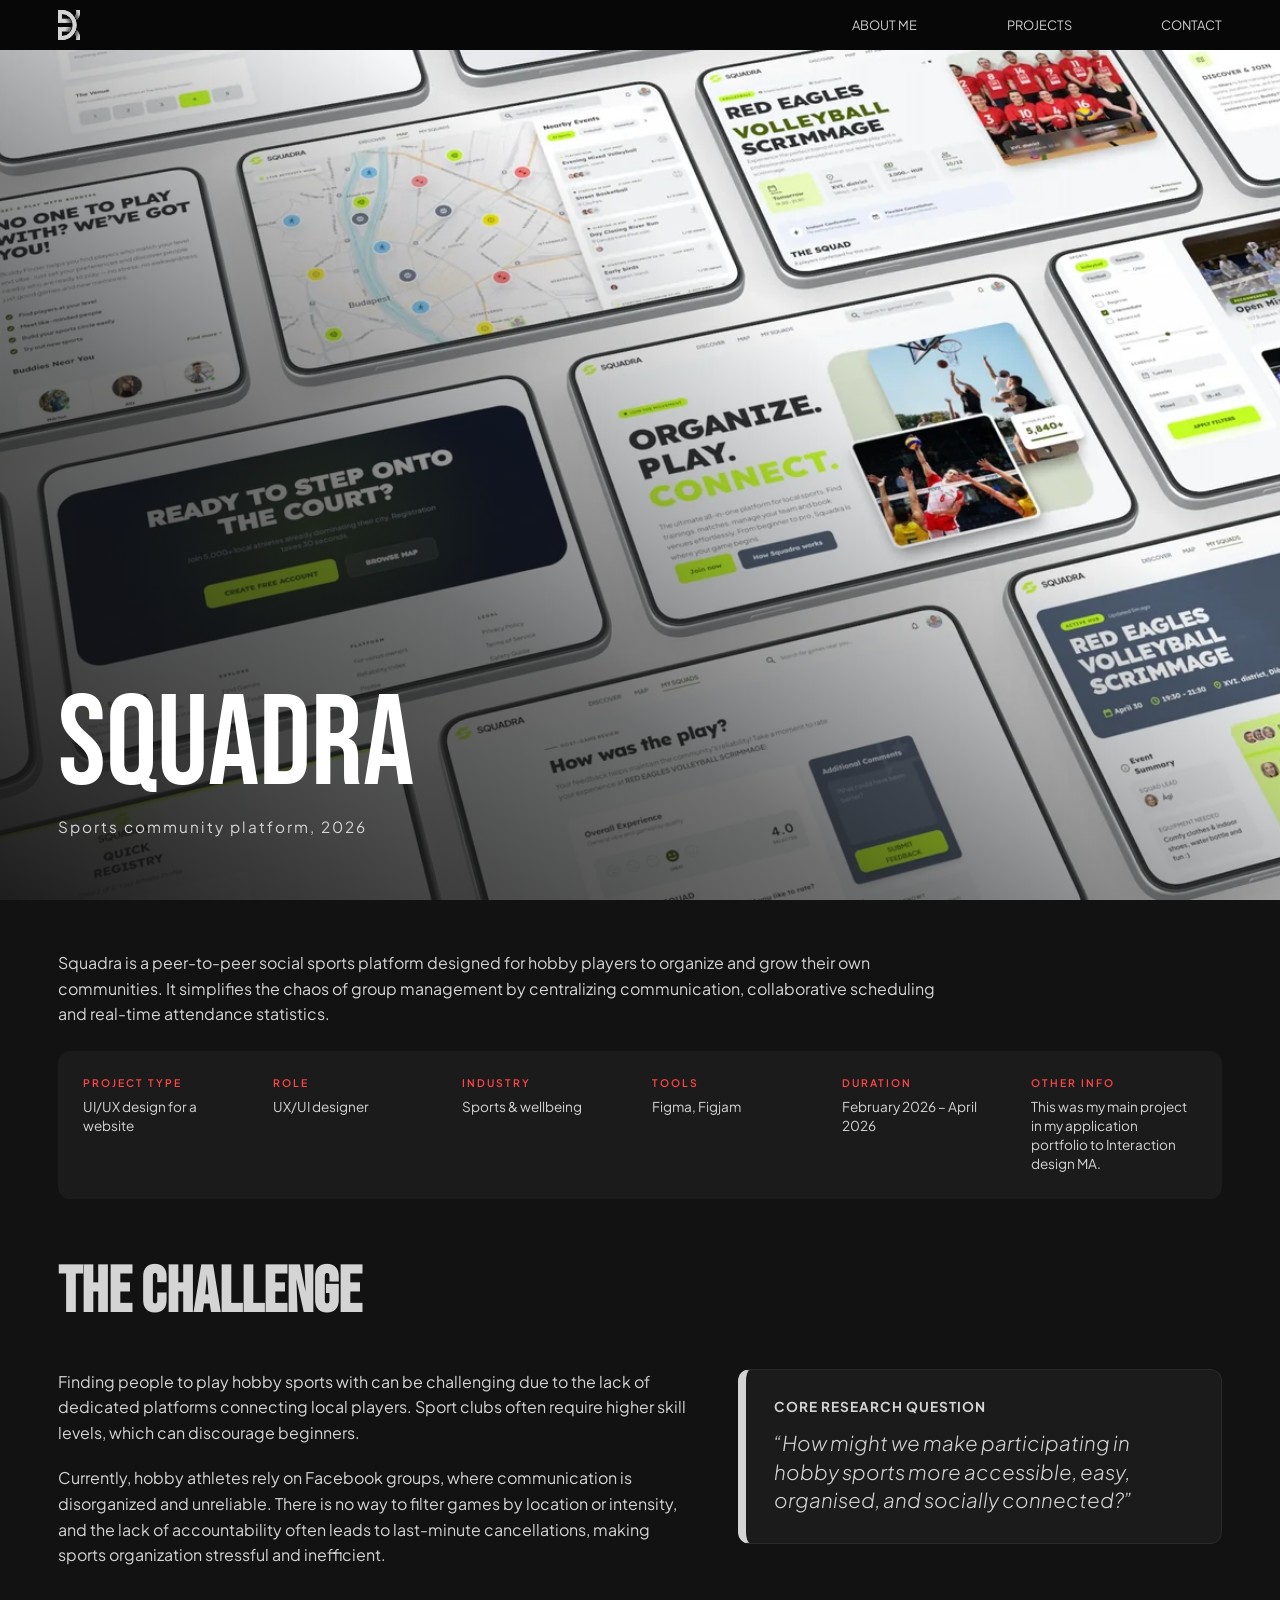
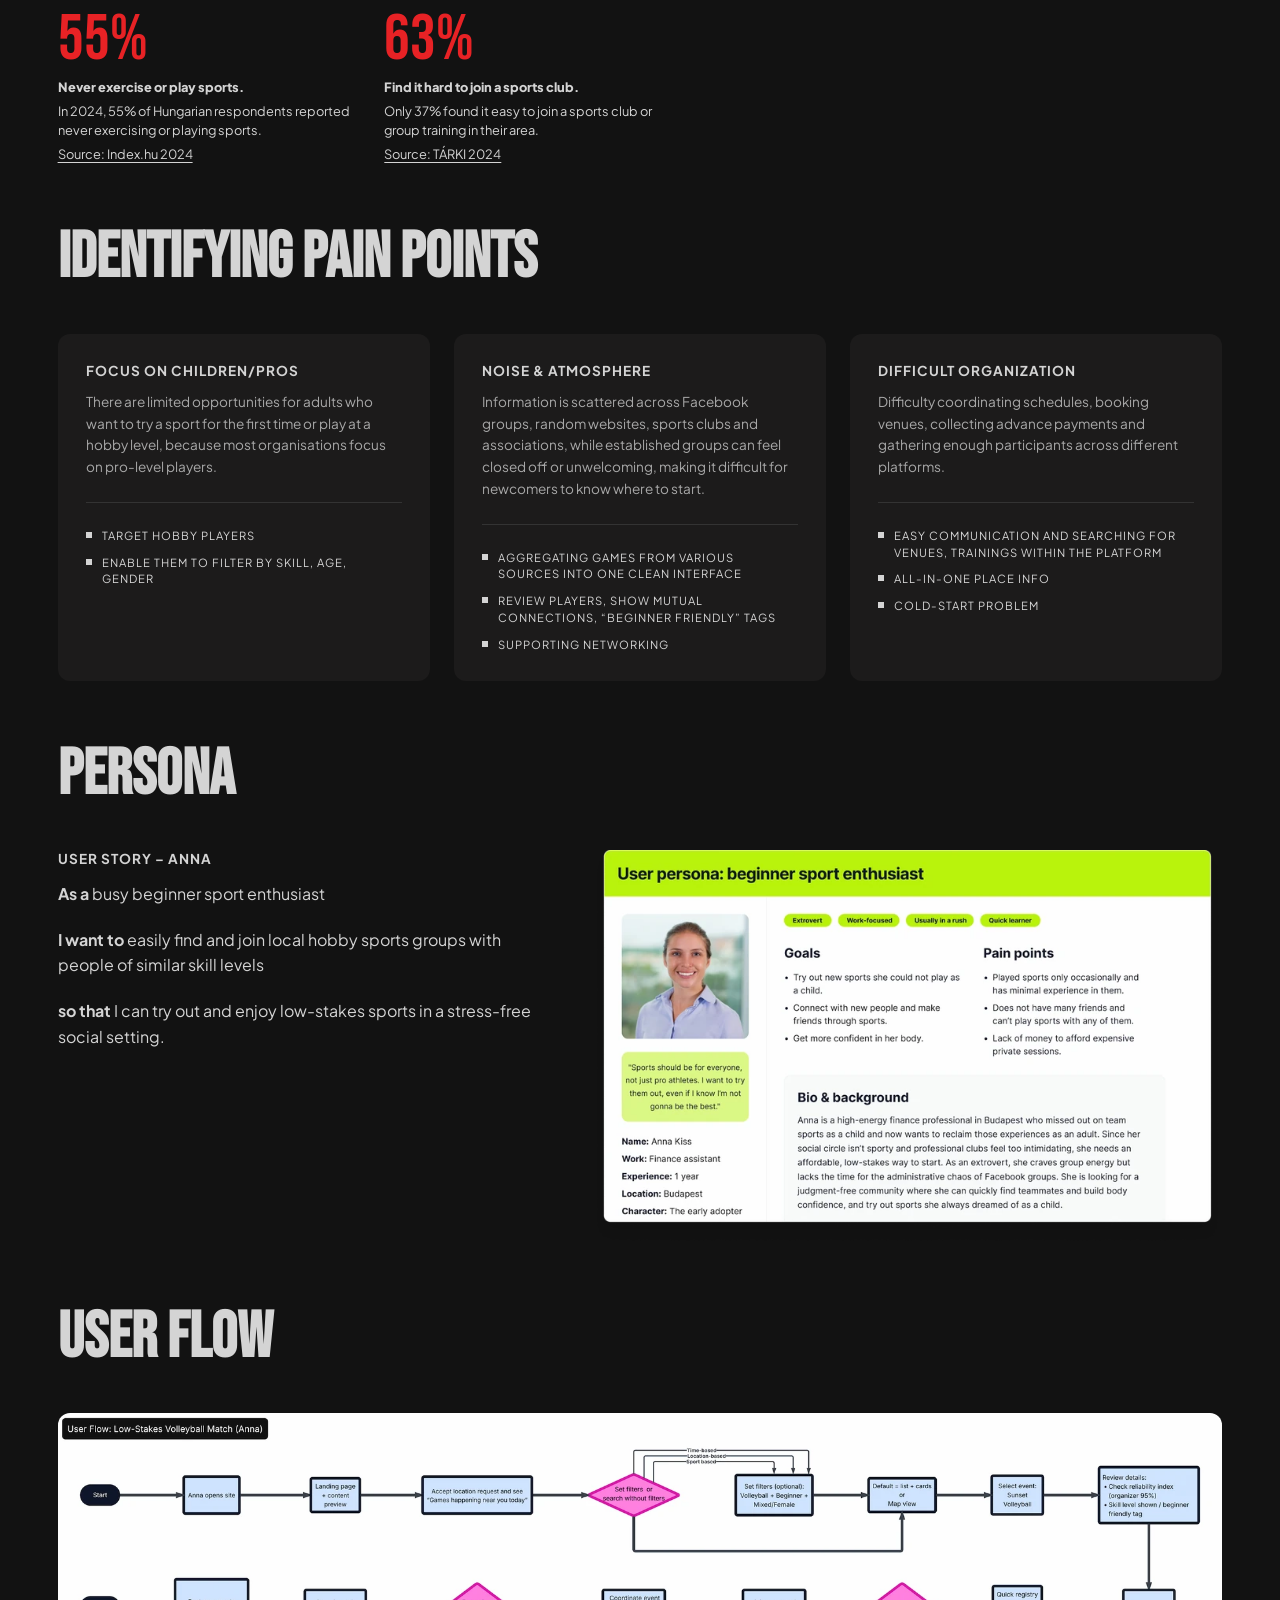
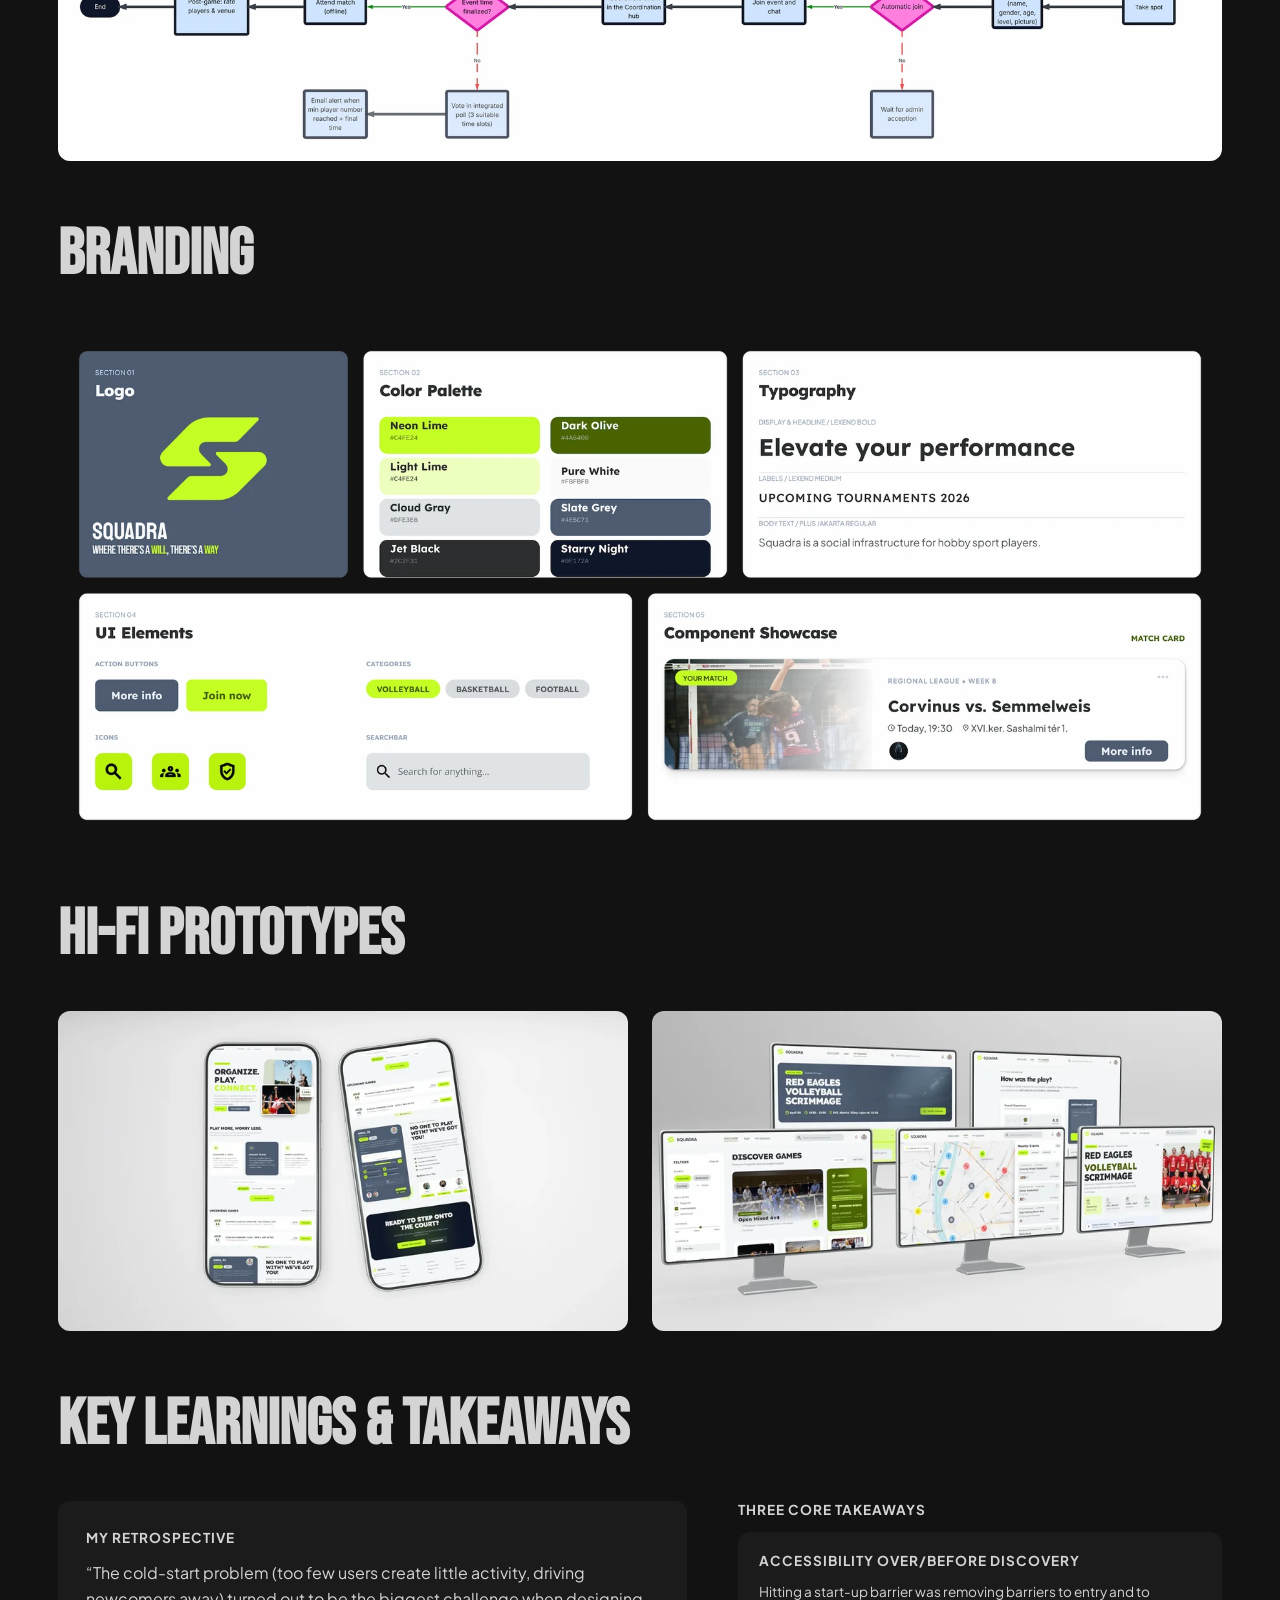
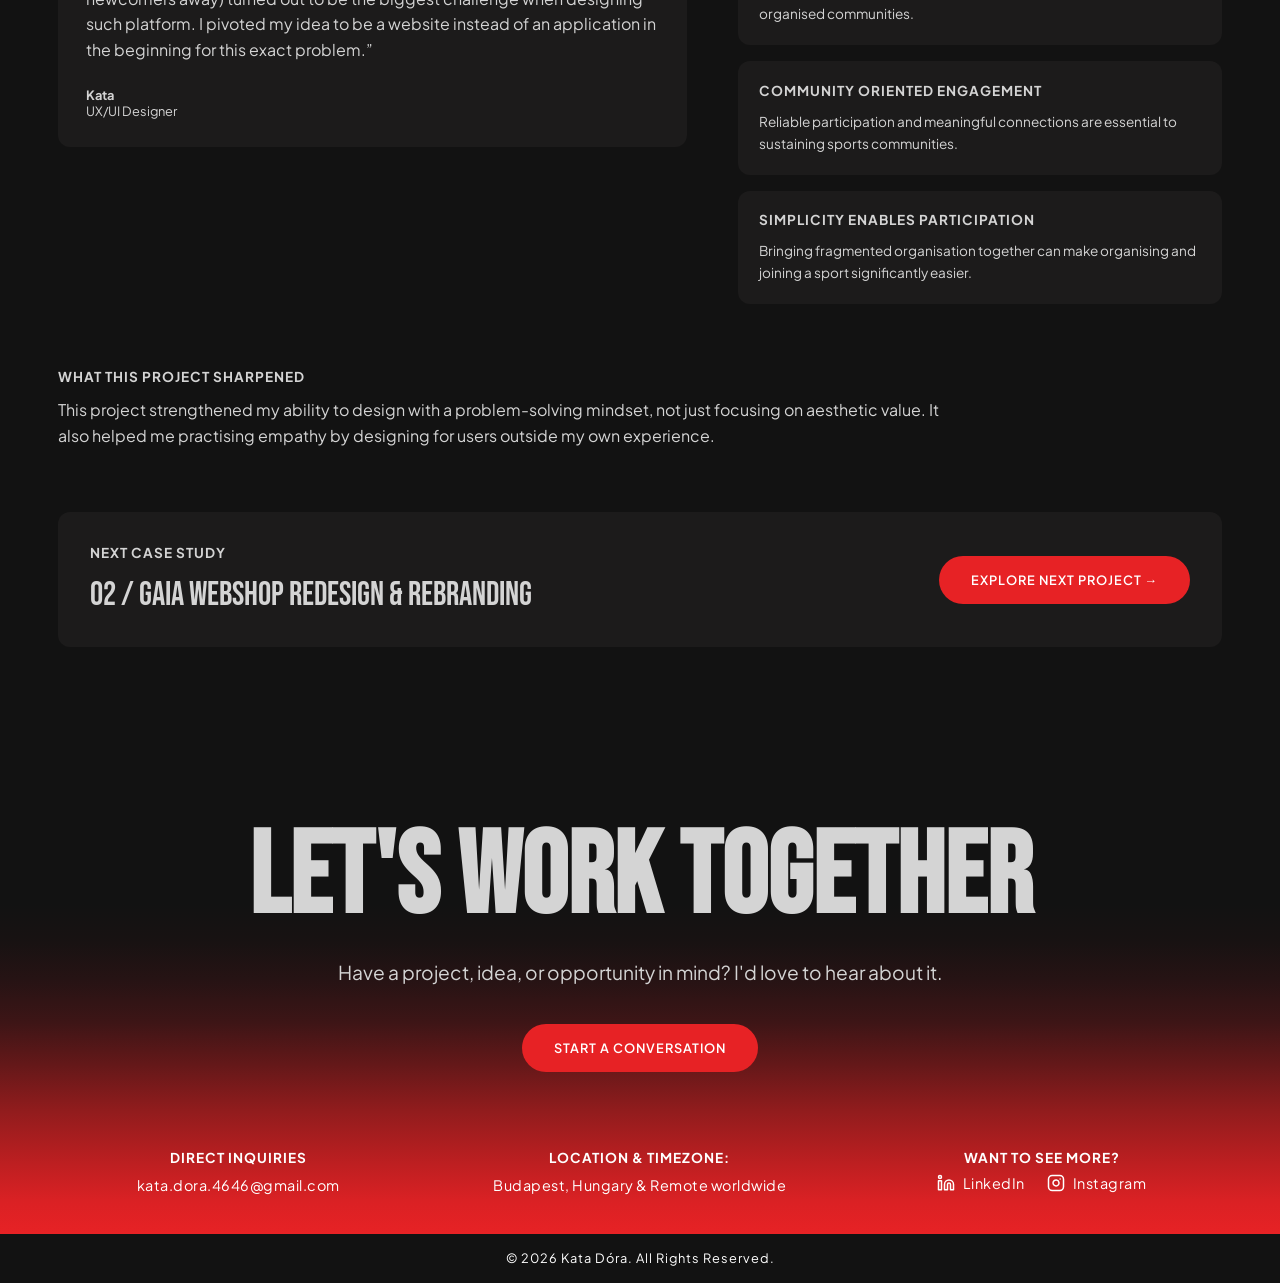
==== squadra.html @ a37dc0c5 "init" ====
<!DOCTYPE html>
<html lang="en">
<head>
    <meta charset="UTF-8">
    <meta name="viewport" content="width=device-width, initial-scale=1.0">
    <meta name="description" content="Squadra – A platform that helps recreational athletes connect, find teammates or workout buddies, organise games and build their local sports communities. UX/UI case study by Kata Dóra.">
    <title>SQUADRA - Kata Dóra</title>
    <link rel="icon" href="images/favicon.svg" type="image/svg+xml">
    <link rel="stylesheet" href="style.css">
</head>
<body>

<a href="#main" class="skip-link">Skip to content</a>

<div class="container">

    <header>
        <a href="index.html" class="logo">
            <img src="images/logo.svg" alt="Kata Dóra – home" width="64" height="64">
        </a>
        <nav aria-label="Main">
            <a href="index.html#about">ABOUT ME</a>
            <a href="index.html#projects">PROJECTS</a>
            <a href="index.html#contact">CONTACT</a>
        </nav>
    </header>

    <main id="main">
        <section class="case-hero">
            <img class="case-hero-bg" src="images/squadraproject-2560.webp" srcset="images/squadraproject-1400.webp 1400w, images/squadraproject-1920.webp 1920w, images/squadraproject-2560.webp 2560w" sizes="(max-width: 600px) 750px, (orientation: portrait) 125vw, (max-width: 1600px) 105vw, 100vw" width="2560" height="1440" alt="Squadra website screens" fetchpriority="high">
            <div class="case-hero-content">
                <h1>SQUADRA</h1>
                <p class="case-hero-meta">Sports community platform, 2026</p>
            </div>
        </section>

        <div class="page case">

            <section class="case-intro">
                <p>Squadra is a peer-to-peer social sports platform designed for hobby players to organize and grow their own communities. It simplifies the chaos of group management by centralizing communication, collaborative scheduling and real-time attendance statistics.</p>

                <dl class="case-facts">
                    <div>
                        <dt>PROJECT TYPE</dt>
                        <dd>UI/UX design for a website</dd>
                    </div>
                    <div>
                        <dt>ROLE</dt>
                        <dd>UX/UI designer</dd>
                    </div>
                    <div>
                        <dt>INDUSTRY</dt>
                        <dd>Sports &amp; wellbeing</dd>
                    </div>
                    <div>
                        <dt>TOOLS</dt>
                        <dd>Figma, Figjam</dd>
                    </div>
                    <div>
                        <dt>DURATION</dt>
                        <dd>February 2026 – April 2026</dd>
                    </div>
                    <div>
                        <dt>OTHER INFO</dt>
                        <dd>This was my main project in my application portfolio to Interaction design MA.</dd>
                    </div>
                </dl>
            </section>

            <section>
                <h2>THE CHALLENGE</h2>
                <div class="case-two">
                    <div>
                        <p>Finding people to play hobby sports with can be challenging due to the lack of dedicated platforms connecting local players. Sport clubs often require higher skill levels, which can discourage beginners.</p>
                        <p>Currently, hobby athletes rely on Facebook groups, where communication is disorganized and unreliable. There is no way to filter games by location or intensity, and the lack of accountability often leads to last-minute cancellations, making sports organization stressful and inefficient.</p>

                        <div class="case-stats">
                            <div>
                                <strong>55%</strong>
                                <span>Never exercise or play sports.</span>
                                <span>In 2024, 55% of Hungarian respondents reported never exercising or playing sports.</span>
                                <a href="https://index.hu/tudomany/2024/06/20/kutatas-sport-egeszseg-mozgas/" target="_blank" rel="noopener noreferrer" aria-label="Source: Index.hu 2024 (opens in new tab)">Source: Index.hu 2024</a>
                            </div>
                            <div>
                                <strong>63%</strong>
                                <span>Find it hard to join a sports club.</span>
                                <span>Only 37% found it easy to join a sports club or group training in their area.</span>
                                <a href="https://tf.hu/files/docs/hirek/2024/aktiv-eletmod-kutatas-210x148-240613-v5_3.pdf" target="_blank" rel="noopener noreferrer" aria-label="Source: TÁRKI 2024 (opens in new tab)">Source: TÁRKI 2024</a>
                            </div>
                        </div>
                    </div>

                    <div class="case-card case-question">
                        <span class="case-label">CORE RESEARCH QUESTION</span>
                        <p>“How might we make participating in hobby sports more accessible, easy, organised, and socially connected?”</p>
                    </div>
                </div>
            </section>

            <section>
                <h2>IDENTIFYING PAIN POINTS</h2>
                <div class="case-three">
                    <article class="case-card">
                        <h3>FOCUS ON CHILDREN/PROS</h3>
                        <p>There are limited opportunities for adults who want to try a sport for the first time or play at a hobby level, because most organisations focus on pro-level players.</p>
                        <ul>
                            <li>TARGET HOBBY PLAYERS</li>
                            <li>ENABLE THEM TO FILTER BY SKILL, AGE, GENDER</li>
                        </ul>
                    </article>

                    <article class="case-card">
                        <h3>NOISE &amp; ATMOSPHERE</h3>
                        <p>Information is scattered across Facebook groups, random websites, sports clubs and associations, while established groups can feel closed off or unwelcoming, making it difficult for newcomers to know where to start.</p>
                        <ul>
                            <li>AGGREGATING GAMES FROM VARIOUS SOURCES INTO ONE CLEAN INTERFACE</li>
                            <li>REVIEW PLAYERS, SHOW MUTUAL CONNECTIONS, “BEGINNER FRIENDLY” TAGS</li>
                            <li>SUPPORTING NETWORKING</li>
                        </ul>
                    </article>

                    <article class="case-card">
                        <h3>DIFFICULT ORGANIZATION</h3>
                        <p>Difficulty coordinating schedules, booking venues, collecting advance payments and gathering enough participants across different platforms.</p>
                        <ul>
                            <li>EASY COMMUNICATION AND SEARCHING FOR VENUES, TRAININGS WITHIN THE PLATFORM</li>
                            <li>ALL-IN-ONE PLACE INFO</li>
                            <li>COLD-START PROBLEM</li>
                        </ul>
                    </article>
                </div>
            </section>

            <section>
                <h2>PERSONA</h2>
                <div class="case-two case-two--persona">
                    <div class="case-story">
                        <span class="case-label">USER STORY – ANNA</span>
                        <p><strong>As a</strong> busy beginner sport enthusiast</p>
                        <p><strong>I want to</strong> easily find and join local hobby sports groups with people of similar skill levels</p>
                        <p><strong>so that</strong> I can try out and enjoy low-stakes sports in a stress-free social setting.</p>
                    </div>
                    <img class="case-img" src="images/squadraprojectpersona-2000.webp" srcset="images/squadraprojectpersona-800.webp 800w, images/squadraprojectpersona-1200.webp 1200w, images/squadraprojectpersona-1600.webp 1600w, images/squadraprojectpersona-2000.webp 2000w" sizes="(max-width: 768px) calc(100vw - 48px), (max-width: 1600px) 50vw, 790px" width="2000" height="1250" alt="Persona of Anna, a busy beginner sport enthusiast looking for local hobby sports groups at her skill level" loading="lazy" decoding="async">
                </div>
            </section>

            <section>
                <h2>USER FLOW</h2>
                <img class="case-img" src="images/squadraprojectflow-2800.webp" srcset="images/squadraprojectflow-1000.webp 1000w, images/squadraprojectflow-1800.webp 1800w, images/squadraprojectflow-2800.webp 2800w" sizes="(max-width: 533px) calc(100vw - 48px), (max-width: 1600px) 91vw, 1456px" width="2800" height="835" alt="User flow diagram of the Squadra website" loading="lazy" decoding="async">
            </section>

            <section>
                <h2>BRANDING</h2>
                <img class="case-img" src="images/squadraprojectbrand-2800.webp" srcset="images/squadraprojectbrand-1000.webp 1000w, images/squadraprojectbrand-1800.webp 1800w, images/squadraprojectbrand-2800.webp 2800w" sizes="(max-width: 533px) calc(100vw - 48px), (max-width: 1600px) 91vw, 1456px" width="2800" height="1228" alt="Squadra brand guide with the logo, color palette, typography and UI elements" loading="lazy" decoding="async">
            </section>

            <section>
                <h2>HI-FI PROTOTYPES</h2>
                <div class="case-duo">
                    <img class="case-img" src="images/squadraprojectmockup1.webp" srcset="images/squadraprojectmockup1-800.webp 800w, images/squadraprojectmockup1-1200.webp 1200w, images/squadraprojectmockup1.webp 1800w" sizes="(max-width: 533px) calc(100vw - 48px), (max-width: 768px) 91vw, (max-width: 1600px) 45vw, 716px" width="1800" height="1013" alt="Hi-fi prototype of Squadra on mobile" loading="lazy" decoding="async">
                    <img class="case-img" src="images/squadraprojectmockup2.webp" srcset="images/squadraprojectmockup2-800.webp 800w, images/squadraprojectmockup2-1200.webp 1200w, images/squadraprojectmockup2.webp 1800w" sizes="(max-width: 533px) calc(100vw - 48px), (max-width: 768px) 91vw, (max-width: 1600px) 45vw, 716px" width="1800" height="1013" alt="Hi-fi prototype of Squadra on desktop" loading="lazy" decoding="async"> 
                </div>
            </section>

            <section>
                <h2>KEY LEARNINGS &amp; TAKEAWAYS</h2>
                <div class="case-two">
                    <blockquote class="case-card">
                        <span class="case-label">MY RETROSPECTIVE</span>
                        <p>“The cold-start problem (too few users create little activity, driving newcomers away) turned out to be the biggest challenge when designing such platform. I pivoted my idea to be a website instead of an application in the beginning for this exact problem.”</p>
                        <div class="case-author">
                            <strong>Kata</strong>
                            <span>UX/UI Designer</span>
                        </div>
                    </blockquote>

                    <div class="case-takeaways">
                        <span class="case-label">THREE CORE TAKEAWAYS</span>
                        <article>
                            <h3>ACCESSIBILITY OVER/BEFORE DISCOVERY</h3>
                            <p>Hitting a start-up barrier was removing barriers to entry and to organised communities.</p>
                        </article>
                        <article>
                            <h3>COMMUNITY ORIENTED ENGAGEMENT</h3>
                            <p>Reliable participation and meaningful connections are essential to sustaining sports communities.</p>
                        </article>
                        <article>
                            <h3>SIMPLICITY ENABLES PARTICIPATION</h3>
                            <p>Bringing fragmented organisation together can make organising and joining a sport significantly easier.</p>
                        </article>
                    </div>
                </div>

                <h3 class="case-sharpened">WHAT THIS PROJECT SHARPENED</h3>
                <p class="case-sharpened-text">This project strengthened my ability to design with a problem-solving mindset, not just focusing on aesthetic value. It also helped me practising empathy by designing for users outside my own experience.</p>
            </section>

            <section class="case-next">
                <div>
                    <span class="case-label">NEXT CASE STUDY</span>
                    <h3>02 / GAIA WEBSHOP REDESIGN &amp; REBRANDING</h3>
                </div>
                <a href="gaia.html" class="cta" aria-label="Explore next project: Gaia">EXPLORE NEXT PROJECT →</a>
            </section>

        </div>
    </main>

    <section id="contact" class="contact">
        <h2>LET'S WORK TOGETHER</h2>
        <p class="contact-copy">Have a project, idea, or opportunity in mind? I'd love to hear about it.</p>
        <a href="mailto:kata.dora.4646@gmail.com" class="cta">START A CONVERSATION</a>

        <div class="contact-info">
            <div>
                <h3>DIRECT INQUIRIES</h3>
                <a href="mailto:kata.dora.4646@gmail.com">kata.dora.4646@gmail.com</a>
            </div>
            <div>
                <h3>LOCATION &amp; TIMEZONE:</h3>
                <p>Budapest, Hungary &amp; Remote worldwide</p>
            </div>
            <div>
                <h3>WANT TO SEE MORE?</h3>
                <div class="socials">
                    <a href="https://www.linkedin.com/in/dora-kata" target="_blank" rel="noopener noreferrer" aria-label="LinkedIn (opens in new tab)">
                        <svg viewBox="0 0 24 24" aria-hidden="true">
                            <path d="M16 8a6 6 0 0 1 6 6v7h-4v-7a2 2 0 0 0-2-2 2 2 0 0 0-2 2v7h-4v-7a6 6 0 0 1 6-6z"/>
                            <rect width="4" height="12" x="2" y="9"/>
                            <circle cx="4" cy="4" r="2"/>
                        </svg>
                        LinkedIn
                    </a>
                    <a href="https://www.instagram.com/lelekprizma" target="_blank" rel="noopener noreferrer" aria-label="Instagram (opens in new tab)">
                        <svg viewBox="0 0 24 24" aria-hidden="true">
                            <rect width="20" height="20" x="2" y="2" rx="5" ry="5"/>
                            <path d="M16 11.37A4 4 0 1 1 12.63 8 4 4 0 0 1 16 11.37z"/>
                            <line x1="17.5" x2="17.51" y1="6.5" y2="6.5"/>
                        </svg>
                        Instagram
                    </a>
                </div>
            </div>
        </div>
    </section>

</div>

<footer>
    <p>© 2026 Kata Dóra. All Rights Reserved.</p>
</footer>

<script>
    document.addEventListener('DOMContentLoaded', () => {
        document.querySelectorAll('img').forEach(img => {
            const box = img.closest('.hero, .case-hero, .thumb, .about-image') || img;
            const done = () => box.classList.add('is-loaded');
            if (img.complete) done();
            else {
                img.addEventListener('load', done);
                img.addEventListener('error', done);
            }
        });
    });
</script>

</body>
</html>
---- style.css ----
@font-face{
    font-family:'Bebas Neue';
    src:url('fonts/bebas-neue.woff2') format('woff2');
    font-weight:400;
    font-style:normal;
    font-display:block;
}

@font-face{
    font-family:'Plus Jakarta Sans';
    src:url('fonts/plus-jakarta-sans.woff2') format('woff2');
    font-weight:200 800;
    font-style:normal;
    font-display:swap;
}

@font-face{
    font-family:'Plus Jakarta Sans';
    src:url('fonts/plus-jakarta-sans-italic.woff2') format('woff2');
    font-weight:200 800;
    font-style:italic;
    font-display:swap;

}
:root{
    --bg:#121212;
    --cardbg:#1C1B1B;
    --text:#D4D4D4;
    --red:#E72225;
    --red-text:#FF4547;
    --header-h:50px;
    --title-size:clamp(3.5rem, 10vw, 9rem);
    --max:1600px;
    --pad:clamp(24px, 4.5vw, 72px);
    --edge:max(var(--pad), calc((100vw - var(--max)) / 2 + var(--pad)));
}

*{
    margin:0;
    padding:0;
    box-sizing:border-box;
}

html{
    overflow-x:hidden;
    overflow-x:clip;
    scroll-behavior:smooth;
    scroll-padding-top:var(--header-h);
}

body{
    overflow-x:hidden;
    overflow-x:clip;
    background:var(--bg);
    color:var(--text);
    font-family:'Plus Jakarta Sans',sans-serif;
}

.container{
    max-width:var(--max);
    margin:0 auto;
}

.skip-link{
    position:absolute;
    top:-100px;
    left:20px;
    z-index:200;
    padding:12px 20px;
    background:var(--red);
    border-radius:999px;
    color:#fff;
    text-decoration:none;
    font-size:.8rem;
    font-weight:600;
}

.skip-link:focus{
    top:10px;
}

:focus-visible{
    outline:2px solid currentColor;
    outline-offset:4px;
}

/* Typography */

.hero h1,
.about h2,
.projects h2,
.page-title,
.project-page h1,
.card h2,
.card h3,
.contact h2,
.case h2,
.case-hero h1,
.case-stats strong,
.case-next h3{
    font-family:'Bebas Neue',sans-serif;
}

.about h2,
.projects h2,
.page-title,
.project-page h1{
    font-size:var(--title-size);
    line-height:.9;
}

.contact-info h3,
.case-label,
.case-three h3,
.case-takeaways h3,
.case-sharpened{
    font-size:.85rem;
    font-weight:700;
    letter-spacing:1px;
}

/* Header */

header{
    position:fixed;
    top:0;
    left:0;
    z-index:100;
    width:100%;
    height:var(--header-h);
    display:flex;
    justify-content:space-between;
    align-items:center;
    padding:0 var(--edge);
    background:rgba(5,5,5,.75);
    backdrop-filter:blur(10px);
}

.logo{
    display:flex;
    align-items:center;
}

.logo img{
    display:block;
    height:30px;
    width:auto;
}

nav{
    display:flex;
    gap:clamp(40px, 7vw, 100px);
}

nav a{
    color:#cfcfcf;
    text-decoration:none;
    font-size:.8rem;
    transition:color .3s;
}

nav a:hover{
    color:var(--red-text);
}

/* Hero */

.hero,
.case-hero{
    position:relative;
    margin-top:var(--header-h);
    overflow:hidden;
}

.hero .bg,
.case-hero-bg{
    position:absolute;
    inset:0;
    width:100%;
    height:100%;
    object-fit:cover;
}

.hero{
    container-type:inline-size;
    height:calc(100vh - var(--header-h));
    height:calc(100svh - var(--header-h));
}

.hero .bg{
    filter:grayscale(100%);
}

.title-group{
    position:absolute;
    inset:0;
    z-index:2;
    isolation:isolate;
    overflow:hidden;
}

.hero h1{
    position:absolute;
    top:55%;
    left:50%;
    transform:translate(-50%, -50%);
    white-space:nowrap;
    font-size:22vw;
    line-height:1;
    color:var(--red);
}

.hero .model{
    position:absolute;
    bottom:0;
    left:50%;
    transform:translateX(-50%);
    height:96vh;
    width:auto;
    mix-blend-mode:multiply;
}

.hero::after{
    content:"";
    position:absolute;
    inset:auto 0 0;
    z-index:5;
    height:35%;
    background:linear-gradient(to top, rgba(18,18,18,.9), transparent);
    pointer-events:none;
}

.location,
.role{
    position:absolute;
    bottom:30px;
    z-index:10;
    font-size:1rem;
}

.location{ left:var(--edge); }
.role{ right:var(--edge); }

/* About */

.about{
    display:grid;
    grid-template-columns:1fr 500px;
    align-items:center;
    gap:60px;
    padding:4.5vw var(--pad) 1vw;
}

.about p{
    margin-top:30px;
}

.about .tagline{
    font-size:clamp(1.5rem, 3.5vw, 3rem);
    font-weight:300;
    line-height:1;
}

.about .tagline span{
    color:var(--red);
}

.about-image{
    width:min(380px, 30vw);
    aspect-ratio:1 / 1;
    margin:auto;
    border-radius:50%;
}

.about-image img{
    display:block;
    width:100%;
    height:100%;
}

/* Projects */

.projects{
    padding:4.5vw var(--pad);
}

.projects h2{
    margin-bottom:60px;
}

.project-grid{
    display:grid;
    grid-template-columns:repeat(3, minmax(0, 1fr));
    gap:24px;
}

.projects-btn{
    margin-top:30px;
    text-align:center;
}

.card{
    position:relative;
    display:flex;
    flex-direction:column;
    padding:18px;
    background:var(--cardbg);
    border:1px solid var(--bg);
    transition:transform .35s ease, box-shadow .35s ease;
}

.card:hover,
.card:focus-within{
    transform:translateY(-5px) scale(1.03);
    box-shadow:
        0 20px 50px rgba(0,0,0,.4),
        0 0 30px rgba(231,34,37,.3);
}

.thumb{
    position:relative;
    aspect-ratio:1.84 / 1;
    margin-bottom:18px;
    overflow:hidden;
}

.thumb img{
    position:absolute;
    inset:0;
    width:100%;
    height:100%;
    object-fit:cover;
}

.thumb .img-hover{
    opacity:0;
    transition:opacity .5s ease;
}

.card:hover .img-hover,
.card:focus-within .img-hover{
    opacity:1;
}

.card-meta{
    display:flex;
    justify-content:space-between;
    gap:12px;
    font-size:.65rem;
}

.card h2,
.card h3{
    margin:15px 0;
    font-size:2.5rem;
}

.card p{
    flex-grow:1;
    font-size:.85rem;
}

.tags{
    display:flex;
    flex-wrap:wrap;
    gap:6px;
    margin-top:18px;
}

.tags span{
    padding:4px 8px;
    border:1px solid #333;
    font-size:.6rem;
}

.card a{
    display:inline-block;
    margin-top:25px;
    color:var(--text);
    text-decoration:none;
    font-size:.75rem;
}

.card a::after{
    content:"";
    position:absolute;
    inset:0;
}

/* Contact */

.contact{
    position:relative;
    padding:5vw var(--edge) 3vw;
    text-align:center;
    background:linear-gradient(to bottom,
        #121212 0%,
        #121212 30%,
        #181212 38%,
        #261314 46%,
        #3d1516 55%,
        #641819 64%,
        #921c1d 74%,
        #bd1f21 85%,
        #da2124 93%,
        #E72225 100%);
}

.contact h2{
    font-size:clamp(3.5rem, 9vw, 8rem);
    line-height:.9;
}

.contact-copy{
    max-width:60ch;
    margin:30px auto 40px;
    font-size:clamp(1rem, 1.5vw, 1.3rem);
}

.contact-info{
    display:grid;
    grid-template-columns:repeat(3, minmax(0, 1fr));
    gap:40px;
    margin-top:clamp(60px, 6vw, 100px);
    color:#fff;
}

.contact-info h3{
    margin-bottom:8px;
}

.contact-info a,
.contact-info p{
    display:inline-flex;
    align-items:center;
    justify-content:center;
    gap:8px;
    color:#fff;
    font-size:.9rem;
    letter-spacing:.5px;
    text-decoration:none;
}

.contact-info a:hover{
    text-decoration:underline;
    text-underline-offset:3px;
}

.socials{
    display:flex;
    flex-wrap:wrap;
    justify-content:center;
    gap:22px;
}

.socials svg{
    width:18px;
    height:18px;
    flex-shrink:0;
    fill:none;
    stroke:currentColor;
    stroke-width:2;
    stroke-linecap:round;
    stroke-linejoin:round;
}

/* Button */

.cta{
    display:inline-flex;
    align-items:center;
    gap:10px;
    padding:16px 32px;
    background:var(--red);
    border-radius:999px;
    color:#fff;
    text-decoration:none;
    font-size:.8rem;
    font-weight:600;
    letter-spacing:1px;
    transition:transform .3s ease;
}

.cta:hover{
    transform:translateY(-5px);
}

/* Footer */

footer{
    position:relative;
    height:var(--header-h);
    margin-top:-1px;
    display:flex;
    align-items:center;
    justify-content:center;
    color:#fff;
    font-size:.8rem;
    letter-spacing:1px;
}

/* Inner pages */

.page{
    padding:calc(var(--header-h) + 2vw) var(--pad) clamp(70px, 9vw, 140px);
}

.page-title{
    margin-bottom:40px;
}

/* Case study */

.case-hero{
    height:min(calc(100svh - var(--header-h)), 70vw);
    min-height:420px;
}

.case-hero::after{
    content:"";
    position:absolute;
    inset:0;
    background:linear-gradient(to top right,
        rgba(18,18,18,.95) 0%,
        rgba(18,18,18,.6) 35%,
        transparent 65%);
    pointer-events:none;
}

.case-hero-content{
    position:absolute;
    left:var(--edge);
    right:var(--pad);
    bottom:clamp(30px, 5vw, 70px);
    z-index:2;
}

.case-hero h1{
    font-size:clamp(4rem, 10vw, 9rem);
    font-weight:400;
    line-height:.85;
    color:#fff;
}

.case-hero-meta{
    margin-top:16px;
    font-size:clamp(.9rem, 1.2vw, 1.1rem);
    letter-spacing:2px;
}

.case-hero + .page{
    padding-top:clamp(30px, 2vw, 110px);
}

.case section{
    margin-top:clamp(40px, 5vw, 80px);
}

.case section:first-child{
    margin-top:0;
}

.case h2{
    margin-bottom:clamp(28px, 3.5vw, 50px);
    font-size:clamp(2.4rem, 5vw, 4.5rem);
    line-height:.95;
}

.case p{
    line-height:1.6;
}

.case p a{
    color:inherit;
    text-decoration:none;
}

.case p a:hover{
    text-decoration:underline;
}

.case-intro > p,
.case-sharpened-text{
    max-width:75ch;
}

.case-intro > p{
    margin-top:20px;
}

.case-img{
    display:block;
    width:100%;
    height:auto;
    border-radius:12px;
}

.case-card,
.case-facts,
.case-takeaways article,
.case-next{
    background:var(--cardbg);
    border-radius:12px;
}

.case-card{
    padding:clamp(20px, 2.2vw, 32px);
}

.case-label{
    display:block;
    margin-bottom:14px;
}

.case-facts{
    display:grid;
    grid-template-columns:repeat(6, minmax(0, 1fr));
    gap:24px;
    margin-top:24px;
    padding:clamp(18px, 2vw, 28px);
}

.case-facts dt{
    margin-bottom:8px;
    color:var(--red-text);
    font-size:.65rem;
    font-weight:600;
    letter-spacing:2px;
}

.case-facts dd{
    font-size:.85rem;
    line-height:1.4;
}

.case-two{
    display:grid;
    grid-template-columns:minmax(0, 1.3fr) minmax(0, 1fr);
    gap:clamp(30px, 4vw, 60px);
    align-items:start;
}

.case-two--persona{
    grid-template-columns:minmax(0, 1fr) minmax(0, 1.3fr);
}

.case-two > div > p + p{
    margin-top:20px;
}

.case-question{
    border:1px solid #2a2a2a;
    border-left:8px solid var(--text);
}

.case-question p{
    font-size:clamp(1.1rem, 1.6vw, 1.5rem);
    font-style:italic;
    font-weight:300;
    line-height:1.4;
}

.case-stats{
    display:grid;
    grid-template-columns:1fr 1fr;
    gap:24px;
    margin-top:40px;
}

.case-stats strong{
    display:block;
    color:var(--red);
    font-size:clamp(3rem, 5vw, 4.5rem);
    font-weight:400;
    line-height:1;
}

.case-stats span,
.case-stats a{
    display:block;
    margin-top:6px;
    font-size:.8rem;
    line-height:1.45;
}

.case-stats span:first-of-type{
    font-weight:900;
}

.case-stats a{
    color:inherit;
    text-decoration:underline;
    text-underline-offset:3px;
}

.case-three{
    display:grid;
    grid-template-columns:repeat(3, minmax(0, 1fr));
    gap:24px;
}

.case-three h3,
.case-takeaways h3{
    margin-bottom:12px;
}

.case-three p,
.case-takeaways p{
    font-size:.85rem;
}

.case-three p{
    color:#a8a8a8;
}

.case-three ul{
    margin-top:24px;
    padding-top:24px;
    border-top:1px solid #333;
    list-style:none;
}

.case-three li{
    position:relative;
    padding-left:16px;
    font-size:.7rem;
    letter-spacing:1px;
    line-height:1.5;
}

.case-three li + li{
    margin-top:10px;
}

.case-three li::before{
    content:"";
    position:absolute;
    top:.45em;
    left:0;
    width:6px;
    height:6px;
    background:var(--text);
}

.case-story p + p{
    margin-top:18px;
}

.case-duo{
    display:grid;
    grid-template-columns:repeat(2, minmax(0, 1fr));
    gap:24px;
}

.case-author{
    margin-top:24px;
    font-size:.8rem;
}

.case-author strong{
    display:block;
}

.case-takeaways article{
    padding:clamp(16px, 1.6vw, 22px);
}

.case-takeaways article + article{
    margin-top:16px;
}

.case-sharpened{
    margin-top:clamp(40px, 5vw, 70px);
}

.case-sharpened-text{
    margin-top:12px;
}

.case-next{
    display:flex;
    justify-content:space-between;
    align-items:center;
    gap:24px;
    padding:clamp(20px, 2.5vw, 36px);
}

.case-next h3{
    font-size:clamp(1.6rem, 2.6vw, 2.5rem);
    font-weight:400;
}

/* Project page */

.case-cover{
    margin-top:clamp(30px, 4vw, 60px);
}

.back-link,
.project-nav a{
    color:var(--text);
    text-decoration:none;
    letter-spacing:2px;
    transition:color .3s;
}

.back-link{
    display:inline-block;
    margin-bottom:40px;
    font-size:.75rem;
}

.back-link:hover,
.project-nav a:hover{
    color:var(--red-text);
}

.project-meta{
    display:flex;
    gap:24px;
    color:var(--red);
    font-size:.75rem;
    letter-spacing:2px;
}

.project-page h1{
    margin:10px 0 24px;
}

.project-cover{
    max-width:900px;
    margin:60px auto;
    aspect-ratio:16 / 9;
    overflow:hidden;
}

.project-cover img{
    display:block;
    width:100%;
    height:auto;
}

.project-body{
    max-width:800px;
    margin:0 auto;
}

.project-body h2{
    margin-bottom:20px;
    color:var(--red);
    font-size:.8rem;
    font-weight:600;
    letter-spacing:2px;
}

.project-body p{
    font-size:1.1rem;
    line-height:1.7;
}

.project-nav{
    display:flex;
    justify-content:space-between;
    padding-top:30px;
    border-top:1px solid rgba(255,255,255,.12);
}

.project-nav a{
    font-size:.8rem;
}

/* Breakpoints */

@media (min-width:1601px){

    .hero,
    .case-hero,
    .contact{
        margin-inline:calc(50% - 50vw);
    }
}

@media (min-width:1920px){

    html{
        font-size:112.5%;
    }
}

@media (max-width:1100px){

    .case-facts{
        grid-template-columns:repeat(3, minmax(0, 1fr));
    }
}

@media (min-width:601px) and (max-width:1100px){

    .about{
        grid-template-columns:minmax(0, 1fr) minmax(0, 40%);
        gap:clamp(24px, 4vw, 48px);
    }

    .about-image{
        width:100%;
        max-width:380px;
    }
}

@media (max-width:900px){

    .project-grid,
    .case-three{
        grid-template-columns:1fr;
    }
}

@media (min-width:601px) and (max-width:900px){

    .card{
        display:grid;
        grid-template-columns:minmax(0, 1fr) minmax(0, 1fr);
        column-gap:24px;
        align-content:start;
    }

    .card > *{
        grid-column:2;
    }

    .card .thumb{
        grid-column:1;
        grid-row:1 / span 6;
        align-self:start;
        margin-bottom:0;
    }
}

@media (max-width:768px){

    :root{
        --header-h:56px;
    }

    header{
        gap:16px;
    }

    .logo img{
        height:20px;
    }

    nav{
        gap:clamp(12px, 4vw, 24px);
    }

    nav a{
        padding:8px 0;
        font-size:.7rem;
        white-space:nowrap;
    }

    .hero{
        height:min(calc(100svh - var(--header-h)), 150vw);
    }

    .hero h1{
        font-size:31.5vw;
        font-size:31.5cqw;
    }

    .hero .model{
        height:92%;
    }

    .location,
    .role{
        left:var(--pad);
        right:var(--pad);
        text-align:center;
        font-size:.9rem;
    }

    .location{
        bottom:52px;
    }

    .role{
        bottom:28px;
    }

    .about,
    .projects,
    .contact{
        padding-top:60px;
        padding-bottom:60px;
    }

    .contact-info{
        grid-template-columns:1fr;
        gap:28px;
    }

    .case-two,
    .case-duo{
        grid-template-columns:1fr;
    }

    .case-facts{
        grid-template-columns:repeat(2, minmax(0, 1fr));
        gap:18px;
    }

    .case-facts > div:last-child{
        grid-column:1 / -1;
    }

    .case-next{
        flex-direction:column;
        align-items:flex-start;
    }

    .page{
        padding-top:calc(var(--header-h) + 40px);
        padding-bottom:70px;
    }
}

@media (min-width:601px) and (max-width:1100px) and (orientation:portrait){

    .hero .model{
        height:80%;
    }
}

@media (max-width:600px){

    .about{
        grid-template-columns:1fr;
    }

    .about-image{
        width:min(280px, 70vw);
    }
}

@media (max-width:360px){

    header{
        padding:0 16px;
    }

    nav{
        gap:10px;
    }
}

@media (prefers-reduced-motion:reduce){

    html{
        scroll-behavior:auto;
    }

    *,
    *::before,
    *::after{
        transition:none !important;
    }

    .card:hover,
    .card:focus-within,
    .cta:hover{
        transform:none;
    }
}
.hero,
.case-hero,
.is-loaded{
    background:none;
    animation:none;
}

@keyframes skeleton{
    from{ background-position:150% 0; }
    to{ background-position:-50% 0; }
}

@media (prefers-reduced-motion:reduce){

    .thumb,
    .about-image,
    .case-img{
        animation:none;
    }
}

@media (hover:none){

    .thumb .img-hover{
        display:none;
    }
}
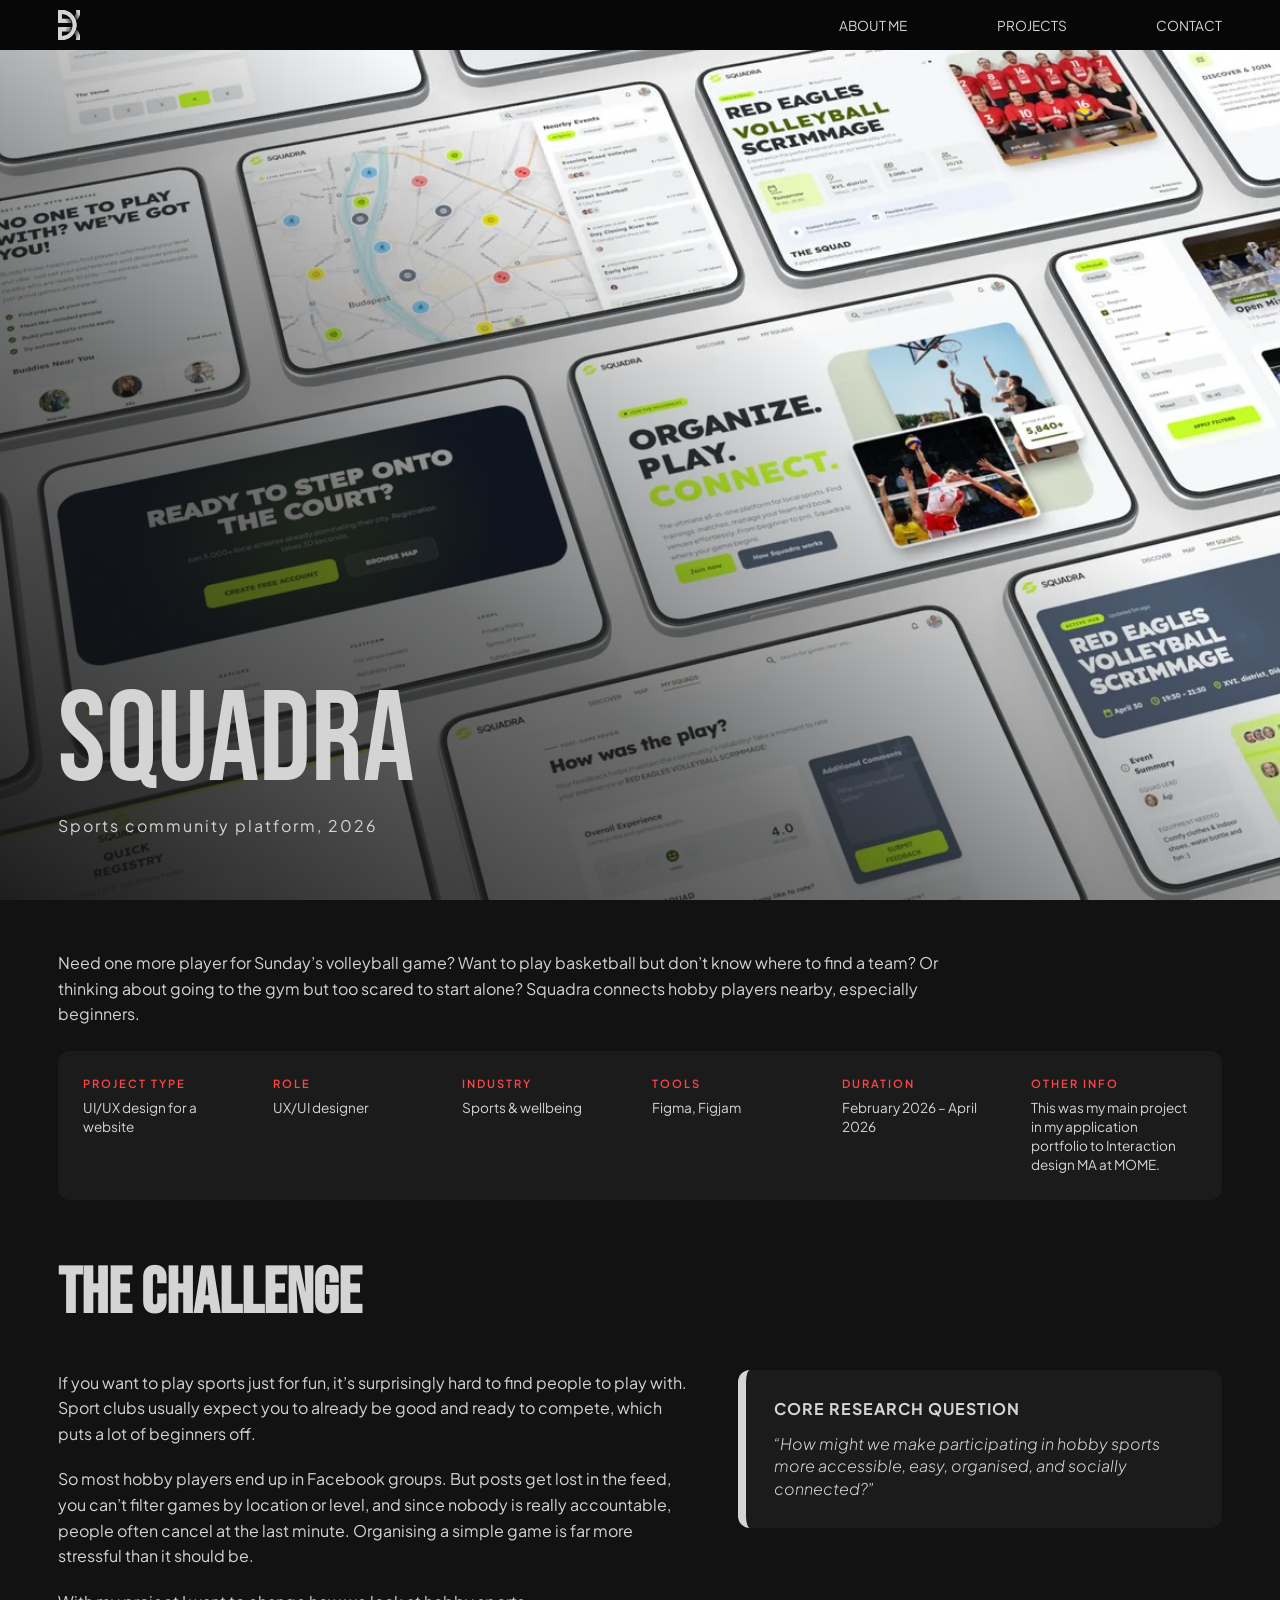
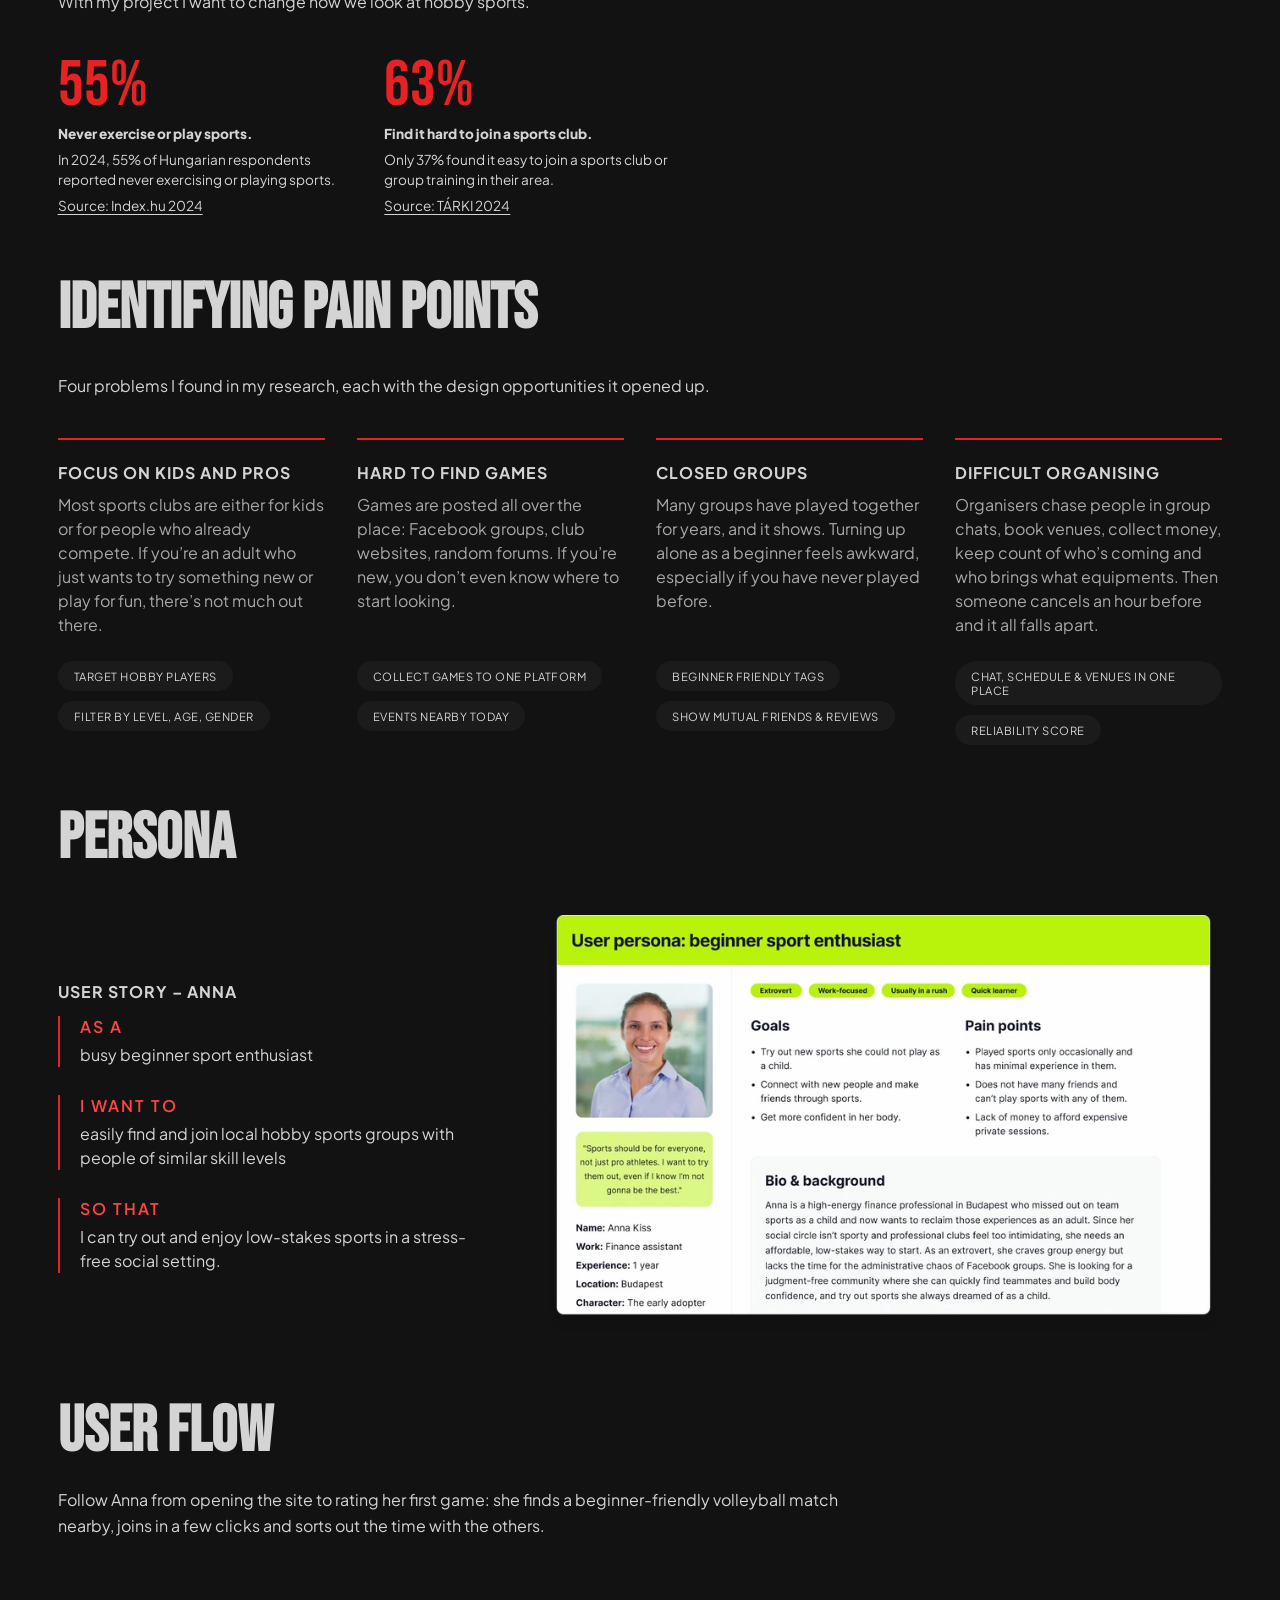
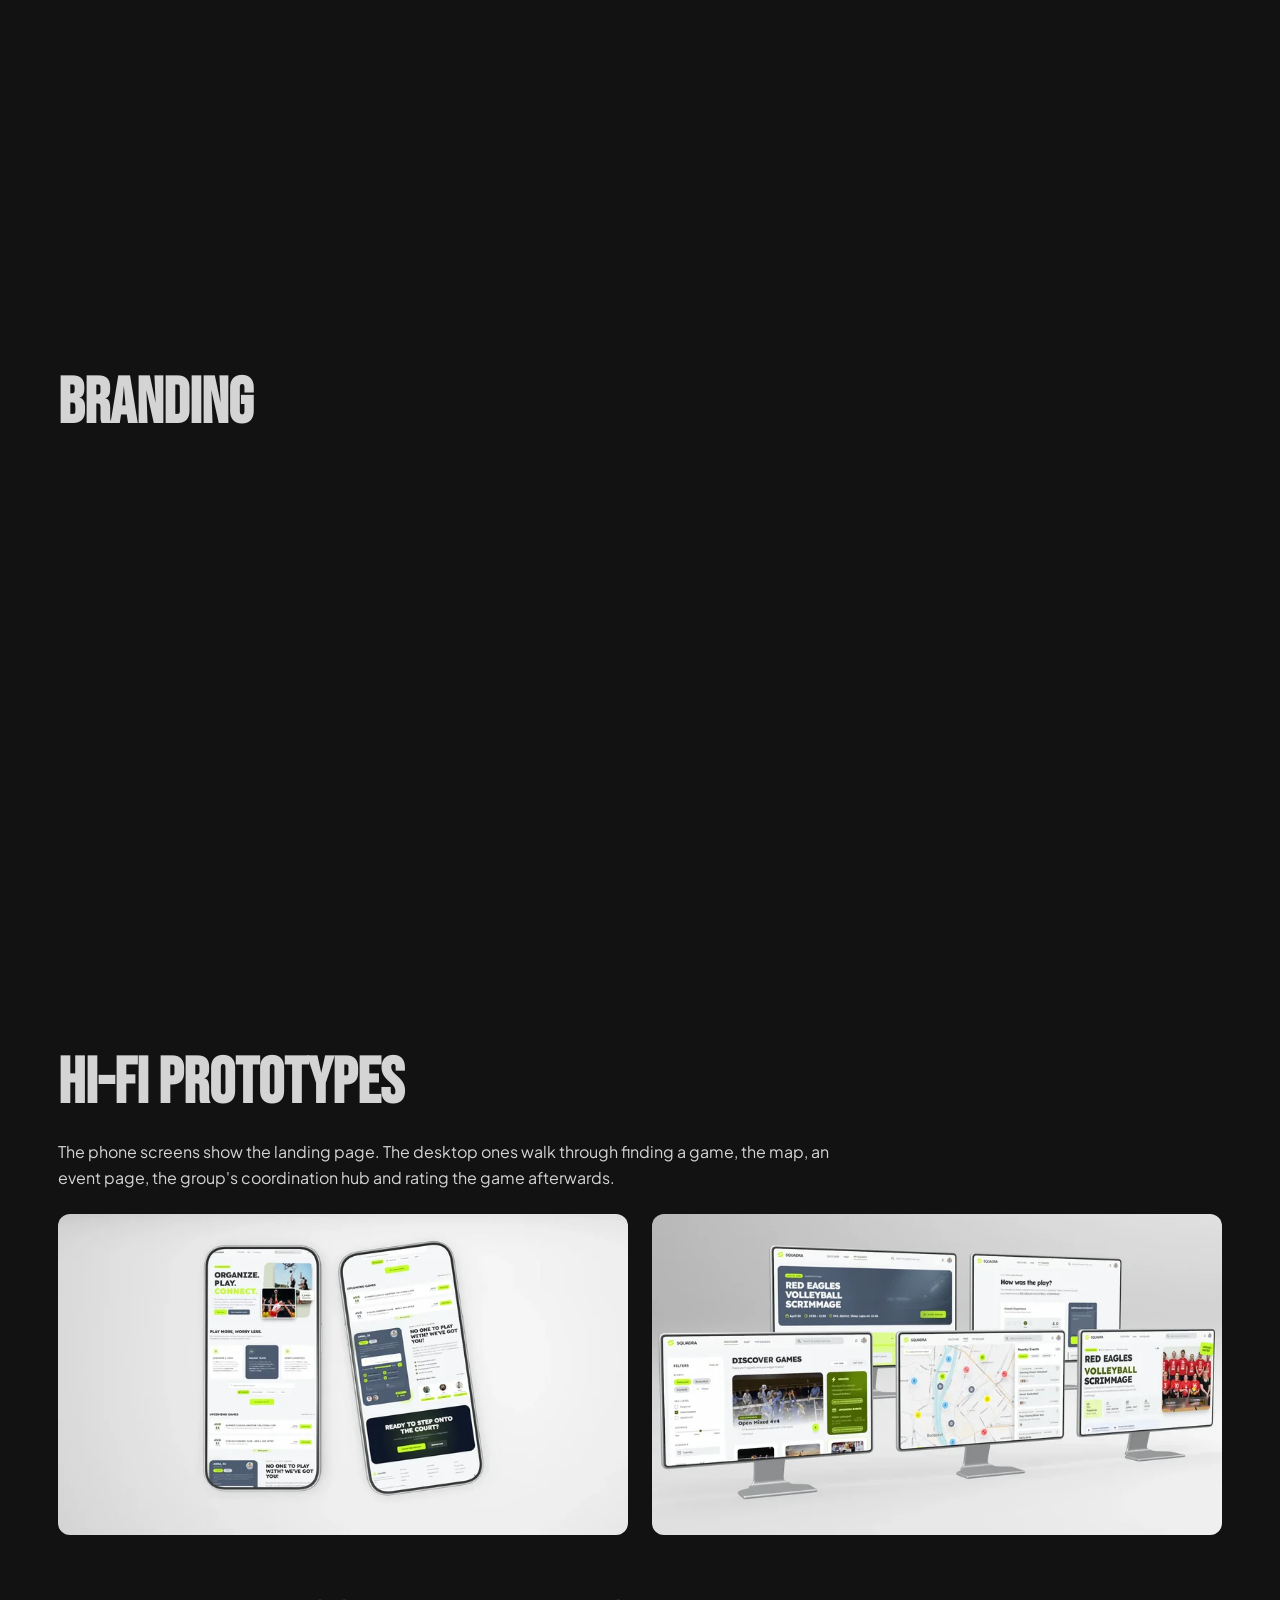
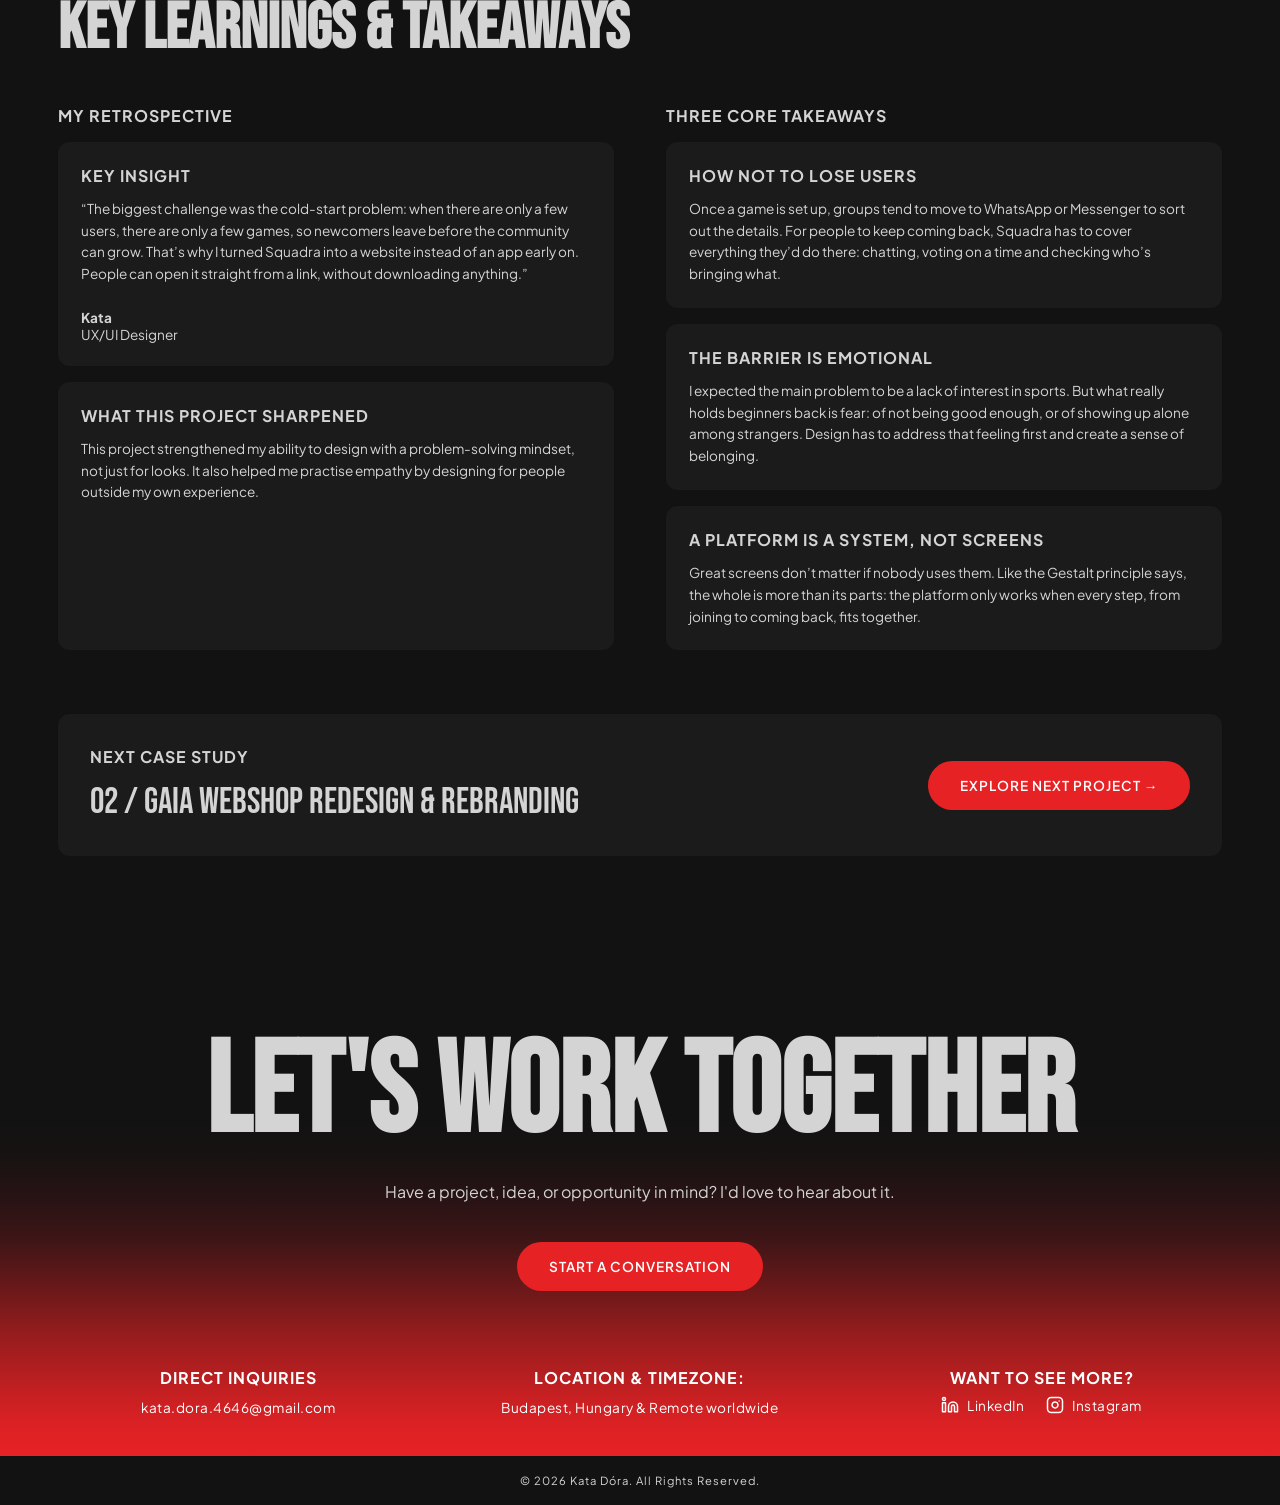
==== commit 840c1545: "2nd" ====
--- a/squadra.html
+++ b/squadra.html
@@ -37,7 +37,7 @@
         <div class="page case">
 
             <section class="case-intro">
-                <p>Squadra is a peer-to-peer social sports platform designed for hobby players to organize and grow their own communities. It simplifies the chaos of group management by centralizing communication, collaborative scheduling and real-time attendance statistics.</p>
+                <p>Need one more player for Sunday’s volleyball game? Want to play basketball but don’t know where to find a team? Or thinking about going to the gym but too scared to start alone? Squadra connects hobby players nearby, especially beginners.</p>
 
                 <dl class="case-facts">
                     <div>
@@ -62,7 +62,7 @@
                     </div>
                     <div>
                         <dt>OTHER INFO</dt>
-                        <dd>This was my main project in my application portfolio to Interaction design MA.</dd>
+                        <dd>This was my main project in my application portfolio to Interaction design MA at MOME.</dd>
                     </div>
                 </dl>
             </section>
@@ -71,9 +71,9 @@
                 <h2>THE CHALLENGE</h2>
                 <div class="case-two">
                     <div>
-                        <p>Finding people to play hobby sports with can be challenging due to the lack of dedicated platforms connecting local players. Sport clubs often require higher skill levels, which can discourage beginners.</p>
-                        <p>Currently, hobby athletes rely on Facebook groups, where communication is disorganized and unreliable. There is no way to filter games by location or intensity, and the lack of accountability often leads to last-minute cancellations, making sports organization stressful and inefficient.</p>
-
+                        <p>If you want to play sports just for fun, it’s surprisingly hard to find people to play with. Sport clubs usually expect you to already be good and ready to compete, which puts a lot of beginners off.</p>
+                        <p>So most hobby players end up in Facebook groups. But posts get lost in the feed, you can’t filter games by location or level, and since nobody is really accountable, people often cancel at the last minute. Organising a simple game is far more stressful than it should be.</p>
+                        <p>With my project I want to change how we look at hobby sports.</p>
                         <div class="case-stats">
                             <div>
                                 <strong>55%</strong>
@@ -97,35 +97,43 @@
                 </div>
             </section>
 
-            <section>
+                       <section>
                 <h2>IDENTIFYING PAIN POINTS</h2>
+                <p class="case-three-intro">Four problems I found in my research, each with the design opportunities it opened up.</p>
                 <div class="case-three">
-                    <article class="case-card">
-                        <h3>FOCUS ON CHILDREN/PROS</h3>
-                        <p>There are limited opportunities for adults who want to try a sport for the first time or play at a hobby level, because most organisations focus on pro-level players.</p>
+                    <article>
+                        <h3>FOCUS ON KIDS AND PROS</h3>
+                        <p>Most sports clubs are either for kids or for people who already compete. If you’re an adult who just wants to try something new or play for fun, there’s not much out there.</p>
                         <ul>
                             <li>TARGET HOBBY PLAYERS</li>
-                            <li>ENABLE THEM TO FILTER BY SKILL, AGE, GENDER</li>
-                        </ul>
-                    </article>
-
-                    <article class="case-card">
-                        <h3>NOISE &amp; ATMOSPHERE</h3>
-                        <p>Information is scattered across Facebook groups, random websites, sports clubs and associations, while established groups can feel closed off or unwelcoming, making it difficult for newcomers to know where to start.</p>
-                        <ul>
-                            <li>AGGREGATING GAMES FROM VARIOUS SOURCES INTO ONE CLEAN INTERFACE</li>
-                            <li>REVIEW PLAYERS, SHOW MUTUAL CONNECTIONS, “BEGINNER FRIENDLY” TAGS</li>
-                            <li>SUPPORTING NETWORKING</li>
-                        </ul>
-                    </article>
-
-                    <article class="case-card">
-                        <h3>DIFFICULT ORGANIZATION</h3>
-                        <p>Difficulty coordinating schedules, booking venues, collecting advance payments and gathering enough participants across different platforms.</p>
-                        <ul>
-                            <li>EASY COMMUNICATION AND SEARCHING FOR VENUES, TRAININGS WITHIN THE PLATFORM</li>
-                            <li>ALL-IN-ONE PLACE INFO</li>
-                            <li>COLD-START PROBLEM</li>
+                            <li>FILTER BY LEVEL, AGE, GENDER</li>
+                        </ul>
+                    </article>
+
+                    <article>
+                        <h3>HARD TO FIND GAMES</h3>
+                        <p>Games are posted all over the place: Facebook groups, club websites, random forums. If you’re new, you don’t even know where to start looking.</p>
+                        <ul>
+                            <li>COLLECT GAMES TO ONE PLATFORM</li>
+                            <li>EVENTS NEARBY TODAY</li>
+                        </ul>
+                    </article>
+
+                    <article>
+                        <h3>CLOSED GROUPS</h3>
+                        <p>Many groups have played together for years, and it shows. Turning up alone as a beginner feels awkward, especially if you have never played before.</p>
+                        <ul>
+                            <li>BEGINNER FRIENDLY TAGS</li>
+                            <li>SHOW MUTUAL FRIENDS &amp; REVIEWS</li>
+                        </ul>
+                    </article>
+
+                    <article>
+                        <h3>DIFFICULT ORGANISING</h3>
+                        <p>Organisers chase people in group chats, book venues, collect money, keep count of who’s coming and who brings what equipments. Then someone cancels an hour before and it all falls apart.</p>
+                        <ul>
+                            <li>CHAT, SCHEDULE &amp; VENUES IN ONE PLACE</li>
+                            <li>RELIABILITY SCORE</li>
                         </ul>
                     </article>
                 </div>
@@ -134,18 +142,30 @@
             <section>
                 <h2>PERSONA</h2>
                 <div class="case-two case-two--persona">
-                    <div class="case-story">
-                        <span class="case-label">USER STORY – ANNA</span>
-                        <p><strong>As a</strong> busy beginner sport enthusiast</p>
-                        <p><strong>I want to</strong> easily find and join local hobby sports groups with people of similar skill levels</p>
-                        <p><strong>so that</strong> I can try out and enjoy low-stakes sports in a stress-free social setting.</p>
-                    </div>
+<div class="case-story">
+    <span class="case-label">USER STORY – ANNA</span>
+    <div class="case-story-list">
+        <div>
+            <span>AS A</span>
+            <p>busy beginner sport enthusiast</p>
+        </div>
+        <div>
+            <span>I WANT TO</span>
+            <p>easily find and join local hobby sports groups with people of similar skill levels</p>
+        </div>
+        <div>
+            <span>SO THAT</span>
+            <p>I can try out and enjoy low-stakes sports in a stress-free social setting.</p>
+        </div>
+    </div>
+</div>
                     <img class="case-img" src="images/squadraprojectpersona-2000.webp" srcset="images/squadraprojectpersona-800.webp 800w, images/squadraprojectpersona-1200.webp 1200w, images/squadraprojectpersona-1600.webp 1600w, images/squadraprojectpersona-2000.webp 2000w" sizes="(max-width: 768px) calc(100vw - 48px), (max-width: 1600px) 50vw, 790px" width="2000" height="1250" alt="Persona of Anna, a busy beginner sport enthusiast looking for local hobby sports groups at her skill level" loading="lazy" decoding="async">
                 </div>
             </section>
 
             <section>
                 <h2>USER FLOW</h2>
+                <p class="case-lead">Follow Anna from opening the site to rating her first game: she finds a beginner-friendly volleyball match nearby, joins in a few clicks and sorts out the time with the others.</p>
                 <img class="case-img" src="images/squadraprojectflow-2800.webp" srcset="images/squadraprojectflow-1000.webp 1000w, images/squadraprojectflow-1800.webp 1800w, images/squadraprojectflow-2800.webp 2800w" sizes="(max-width: 533px) calc(100vw - 48px), (max-width: 1600px) 91vw, 1456px" width="2800" height="835" alt="User flow diagram of the Squadra website" loading="lazy" decoding="async">
             </section>
 
@@ -156,6 +176,7 @@
 
             <section>
                 <h2>HI-FI PROTOTYPES</h2>
+                <p class="case-lead">The phone screens show the landing page. The desktop ones walk through finding a game, the map, an event page, the group's coordination hub and rating the game afterwards.</p>
                 <div class="case-duo">
                     <img class="case-img" src="images/squadraprojectmockup1.webp" srcset="images/squadraprojectmockup1-800.webp 800w, images/squadraprojectmockup1-1200.webp 1200w, images/squadraprojectmockup1.webp 1800w" sizes="(max-width: 533px) calc(100vw - 48px), (max-width: 768px) 91vw, (max-width: 1600px) 45vw, 716px" width="1800" height="1013" alt="Hi-fi prototype of Squadra on mobile" loading="lazy" decoding="async">
                     <img class="case-img" src="images/squadraprojectmockup2.webp" srcset="images/squadraprojectmockup2-800.webp 800w, images/squadraprojectmockup2-1200.webp 1200w, images/squadraprojectmockup2.webp 1800w" sizes="(max-width: 533px) calc(100vw - 48px), (max-width: 768px) 91vw, (max-width: 1600px) 45vw, 716px" width="1800" height="1013" alt="Hi-fi prototype of Squadra on desktop" loading="lazy" decoding="async"> 
@@ -163,37 +184,40 @@
             </section>
 
             <section>
-                <h2>KEY LEARNINGS &amp; TAKEAWAYS</h2>
-                <div class="case-two">
-                    <blockquote class="case-card">
-                        <span class="case-label">MY RETROSPECTIVE</span>
-                        <p>“The cold-start problem (too few users create little activity, driving newcomers away) turned out to be the biggest challenge when designing such platform. I pivoted my idea to be a website instead of an application in the beginning for this exact problem.”</p>
-                        <div class="case-author">
-                            <strong>Kata</strong>
-                            <span>UX/UI Designer</span>
-                        </div>
-                    </blockquote>
-
-                    <div class="case-takeaways">
-                        <span class="case-label">THREE CORE TAKEAWAYS</span>
-                        <article>
-                            <h3>ACCESSIBILITY OVER/BEFORE DISCOVERY</h3>
-                            <p>Hitting a start-up barrier was removing barriers to entry and to organised communities.</p>
-                        </article>
-                        <article>
-                            <h3>COMMUNITY ORIENTED ENGAGEMENT</h3>
-                            <p>Reliable participation and meaningful connections are essential to sustaining sports communities.</p>
-                        </article>
-                        <article>
-                            <h3>SIMPLICITY ENABLES PARTICIPATION</h3>
-                            <p>Bringing fragmented organisation together can make organising and joining a sport significantly easier.</p>
-                        </article>
-                    </div>
-                </div>
-
-                <h3 class="case-sharpened">WHAT THIS PROJECT SHARPENED</h3>
-                <p class="case-sharpened-text">This project strengthened my ability to design with a problem-solving mindset, not just focusing on aesthetic value. It also helped me practising empathy by designing for users outside my own experience.</p>
-            </section>
+ <h2>KEY LEARNINGS &amp; TAKEAWAYS</h2>
+<div class="case-two case-learn">
+    <div class="case-learn-col">
+        <span class="case-label">MY RETROSPECTIVE</span>
+        <blockquote class="case-card">
+            <h3 class="case-label">KEY INSIGHT</h3>
+            <p>“The biggest challenge was the cold-start problem: when there are only a few users, there are only a few games, so newcomers leave before the community can grow. That’s why I turned Squadra into a website instead of an app early on. People can open it straight from a link, without downloading anything.”</p>
+            <div class="case-author">
+                <strong>Kata</strong>
+                <span>UX/UI Designer</span>
+            </div>
+        </blockquote>
+        <div class="case-card">
+            <h3 class="case-label">WHAT THIS PROJECT SHARPENED</h3>
+            <p>This project strengthened my ability to design with a problem-solving mindset, not just for looks. It also helped me practise empathy by designing for people outside my own experience.</p>
+        </div>
+    </div>
+
+    <div class="case-takeaways">
+        <span class="case-label">THREE CORE TAKEAWAYS</span>
+        <article>
+            <h3>HOW NOT TO LOSE USERS</h3>
+            <p>Once a game is set up, groups tend to move to WhatsApp or Messenger to sort out the details. For people to keep coming back, Squadra has to cover everything they’d do there: chatting, voting on a time and checking who’s bringing what.</p>
+        </article>
+        <article>
+            <h3>THE BARRIER IS EMOTIONAL</h3>
+            <p>I expected the main problem to be a lack of interest in sports. But what really holds beginners back is fear: of not being good enough, or of showing up alone among strangers. Design has to address that feeling first and create a sense of belonging.</p>
+        </article>
+        <article>
+            <h3>A PLATFORM IS A SYSTEM, NOT SCREENS</h3>
+            <p>Great screens don’t matter if nobody uses them. Like the Gestalt principle says, the whole is more than its parts: the platform only works when every step, from joining to coming back, fits together.</p>
+        </article>
+    </div>
+</div>
 
             <section class="case-next">
                 <div>
--- a/style.css
+++ b/style.css
@@ -20,16 +20,25 @@
     font-weight:200 800;
     font-style:italic;
     font-display:swap;
-
-}
+}
+
 :root{
     --bg:#121212;
     --cardbg:#1C1B1B;
     --text:#D4D4D4;
+    --on-red:#FFFFFF;
     --red:#E72225;
     --red-text:#FF4547;
+
+    /* Type scale */
+    --fs-display:clamp(3.5rem, 10vw, 9rem);
+    --fs-heading:clamp(2.5rem, 5vw, 4.5rem);
+    --fs-title:clamp(1.75rem, 2.8vw, 2.5rem);
+    --fs-body:1rem;
+    --fs-small:.85rem;
+    --fs-tiny:.7rem;
+
     --header-h:50px;
-    --title-size:clamp(3.5rem, 10vw, 9rem);
     --max:1600px;
     --pad:clamp(24px, 4.5vw, 72px);
     --edge:max(var(--pad), calc((100vw - var(--max)) / 2 + var(--pad)));
@@ -54,6 +63,7 @@
     background:var(--bg);
     color:var(--text);
     font-family:'Plus Jakarta Sans',sans-serif;
+    font-size:var(--fs-body);
 }
 
 .container{
@@ -69,9 +79,9 @@
     padding:12px 20px;
     background:var(--red);
     border-radius:999px;
-    color:#fff;
+    color:var(--on-red);
     text-decoration:none;
-    font-size:.8rem;
+    font-size:var(--fs-small);
     font-weight:600;
 }
 
@@ -104,17 +114,30 @@
 .about h2,
 .projects h2,
 .page-title,
-.project-page h1{
-    font-size:var(--title-size);
+.project-page h1,
+.contact h2,
+.case-hero h1{
+    font-size:var(--fs-display);
     line-height:.9;
+}
+
+.case h2,
+.case-stats strong{
+    font-size:var(--fs-heading);
+    line-height:.95;
+}
+
+.card h2,
+.card h3,
+.case-next h3{
+    font-size:var(--fs-title);
 }
 
 .contact-info h3,
 .case-label,
 .case-three h3,
-.case-takeaways h3,
-.case-sharpened{
-    font-size:.85rem;
+.case-takeaways h3{
+    font-size:var(--fs-body);
     font-weight:700;
     letter-spacing:1px;
 }
@@ -153,9 +176,9 @@
 }
 
 nav a{
-    color:#cfcfcf;
+    color:var(--text);
     text-decoration:none;
-    font-size:.8rem;
+    font-size:var(--fs-small);
     transition:color .3s;
 }
 
@@ -235,7 +258,6 @@
     position:absolute;
     bottom:30px;
     z-index:10;
-    font-size:1rem;
 }
 
 .location{ left:var(--edge); }
@@ -256,13 +278,34 @@
 }
 
 .about .tagline{
-    font-size:clamp(1.5rem, 3.5vw, 3rem);
+    font-size:var(--fs-title);
     font-weight:300;
     line-height:1;
 }
 
 .about .tagline span{
     color:var(--red);
+}
+
+.about-list{
+    display:grid;
+    grid-template-columns:repeat(3, minmax(0, 1fr));
+    gap:12px;
+    margin-top:24px;
+    list-style:none;
+}
+
+.about-list li{
+    padding:18px;
+    background:var(--cardbg);
+    border-radius:12px;
+    font-size:var(--fs-small);
+    line-height:1.4;
+}
+
+.about-list span{
+    display:block;
+    margin-bottom:8px;
 }
 
 .about-image{
@@ -346,18 +389,17 @@
     display:flex;
     justify-content:space-between;
     gap:12px;
-    font-size:.65rem;
+    font-size:var(--fs-tiny);
 }
 
 .card h2,
 .card h3{
     margin:15px 0;
-    font-size:2.5rem;
 }
 
 .card p{
     flex-grow:1;
-    font-size:.85rem;
+    font-size:var(--fs-small);
 }
 
 .tags{
@@ -370,7 +412,7 @@
 .tags span{
     padding:4px 8px;
     border:1px solid #333;
-    font-size:.6rem;
+    font-size:var(--fs-tiny);
 }
 
 .card a{
@@ -378,7 +420,7 @@
     margin-top:25px;
     color:var(--text);
     text-decoration:none;
-    font-size:.75rem;
+    font-size:var(--fs-tiny);
 }
 
 .card a::after{
@@ -406,15 +448,10 @@
         #E72225 100%);
 }
 
-.contact h2{
-    font-size:clamp(3.5rem, 9vw, 8rem);
-    line-height:.9;
-}
-
 .contact-copy{
     max-width:60ch;
     margin:30px auto 40px;
-    font-size:clamp(1rem, 1.5vw, 1.3rem);
+    font-size:var(--fs-body);
 }
 
 .contact-info{
@@ -422,7 +459,7 @@
     grid-template-columns:repeat(3, minmax(0, 1fr));
     gap:40px;
     margin-top:clamp(60px, 6vw, 100px);
-    color:#fff;
+    color:var(--on-red);
 }
 
 .contact-info h3{
@@ -435,8 +472,8 @@
     align-items:center;
     justify-content:center;
     gap:8px;
-    color:#fff;
-    font-size:.9rem;
+    color:var(--on-red);
+    font-size:var(--fs-small);
     letter-spacing:.5px;
     text-decoration:none;
 }
@@ -473,9 +510,9 @@
     padding:16px 32px;
     background:var(--red);
     border-radius:999px;
-    color:#fff;
+    color:var(--on-red);
     text-decoration:none;
-    font-size:.8rem;
+    font-size:var(--fs-small);
     font-weight:600;
     letter-spacing:1px;
     transition:transform .3s ease;
@@ -494,8 +531,8 @@
     display:flex;
     align-items:center;
     justify-content:center;
-    color:#fff;
-    font-size:.8rem;
+    color:var(--text);
+    font-size:var(--fs-tiny);
     letter-spacing:1px;
 }
 
@@ -536,15 +573,13 @@
 }
 
 .case-hero h1{
-    font-size:clamp(4rem, 10vw, 9rem);
     font-weight:400;
-    line-height:.85;
-    color:#fff;
+    color:var(--text);
 }
 
 .case-hero-meta{
     margin-top:16px;
-    font-size:clamp(.9rem, 1.2vw, 1.1rem);
+    font-size:var(--fs-body);
     letter-spacing:2px;
 }
 
@@ -562,8 +597,6 @@
 
 .case h2{
     margin-bottom:clamp(28px, 3.5vw, 50px);
-    font-size:clamp(2.4rem, 5vw, 4.5rem);
-    line-height:.95;
 }
 
 .case p{
@@ -579,13 +612,15 @@
     text-decoration:underline;
 }
 
-.case-intro > p,
-.case-sharpened-text{
+.case-intro > p{
     max-width:75ch;
-}
-
-.case-intro > p{
     margin-top:20px;
+}
+
+.case-lead{
+    max-width:65ch;
+    margin:calc(24px - clamp(28px, 3.5vw, 50px)) 0 24px;
+    color:var(--text);
 }
 
 .case-img{
@@ -623,13 +658,13 @@
 .case-facts dt{
     margin-bottom:8px;
     color:var(--red-text);
-    font-size:.65rem;
+    font-size:var(--fs-tiny);
     font-weight:600;
     letter-spacing:2px;
 }
 
 .case-facts dd{
-    font-size:.85rem;
+    font-size:var(--fs-small);
     line-height:1.4;
 }
 
@@ -640,21 +675,16 @@
     align-items:start;
 }
 
-.case-two--persona{
-    grid-template-columns:minmax(0, 1fr) minmax(0, 1.3fr);
-}
-
 .case-two > div > p + p{
     margin-top:20px;
 }
 
 .case-question{
-    border:1px solid #2a2a2a;
     border-left:8px solid var(--text);
 }
 
 .case-question p{
-    font-size:clamp(1.1rem, 1.6vw, 1.5rem);
+    font-size:var(--fs-body);
     font-style:italic;
     font-weight:300;
     line-height:1.4;
@@ -670,7 +700,6 @@
 .case-stats strong{
     display:block;
     color:var(--red);
-    font-size:clamp(3rem, 5vw, 4.5rem);
     font-weight:400;
     line-height:1;
 }
@@ -679,12 +708,12 @@
 .case-stats a{
     display:block;
     margin-top:6px;
-    font-size:.8rem;
+    font-size:var(--fs-small);
     line-height:1.45;
 }
 
 .case-stats span:first-of-type{
-    font-weight:900;
+    font-weight:800;
 }
 
 .case-stats a{
@@ -693,58 +722,96 @@
     text-underline-offset:3px;
 }
 
+/* Pain points */
+
 .case-three{
     display:grid;
-    grid-template-columns:repeat(3, minmax(0, 1fr));
-    gap:24px;
-}
-
-.case-three h3,
-.case-takeaways h3{
-    margin-bottom:12px;
-}
-
-.case-three p,
-.case-takeaways p{
-    font-size:.85rem;
+    grid-template-columns:repeat(4, minmax(0, 1fr));
+    gap:32px;
+}
+
+.case-three-intro{
+    max-width:60ch;
+    margin:-12px 0 40px;
+    color:var(--text);
+}
+
+.case-three article{
+    display:grid;
+    grid-row:span 3;
+    grid-template-rows:subgrid;
+    row-gap:0;
+    padding-top:16px;
+    border-top:2px solid var(--red);
+}
+
+.case-three h3{
+    margin:6px 0 10px;
 }
 
 .case-three p{
     color:#a8a8a8;
+    font-size:var(--fs-body);
+    line-height:1.5;
+}
+
+.case-number{
+    display:block;
+    color:var(--text);
+    font-size:var(--fs-tiny);
+    letter-spacing:2px;
 }
 
 .case-three ul{
+    display:flex;
+    flex-direction:column;
+    align-items:flex-start;
+    gap:10px;
     margin-top:24px;
-    padding-top:24px;
-    border-top:1px solid #333;
     list-style:none;
 }
 
 .case-three li{
-    position:relative;
-    padding-left:16px;
-    font-size:.7rem;
-    letter-spacing:1px;
+    padding:8px 16px;
+    border-radius:999px;
+    background:var(--cardbg);
+    font-size:var(--fs-tiny);
+    letter-spacing:.5px;
+}
+
+/* Persona */
+
+.case-two--persona{
+    grid-template-columns:minmax(0, 1fr) minmax(0, 1.6fr);
+    align-items:center;
+    gap:clamp(32px, 5vw, 80px);
+}
+
+.case-story-list{
+    display:grid;
+    gap:28px;
+    margin-top:8px;
+}
+
+.case-story-list div{
+    padding-left:20px;
+    border-left:2px solid var(--red);
+}
+
+.case-story-list span{
+    display:block;
+    margin-bottom:6px;
+    color:var(--red-text);
+    font-size:var(--fs-body);
+    font-weight:600;
+    letter-spacing:2px;
+}
+
+.case-story-list p{
     line-height:1.5;
 }
 
-.case-three li + li{
-    margin-top:10px;
-}
-
-.case-three li::before{
-    content:"";
-    position:absolute;
-    top:.45em;
-    left:0;
-    width:6px;
-    height:6px;
-    background:var(--text);
-}
-
-.case-story p + p{
-    margin-top:18px;
-}
+/* Prototypes */
 
 .case-duo{
     display:grid;
@@ -752,30 +819,56 @@
     gap:24px;
 }
 
+/* Learnings */
+
+.case-learn{
+    grid-template-columns:repeat(2, minmax(0, 1fr));
+    align-items:stretch;
+}
+
+.case-learn-col{
+    display:grid;
+    grid-template-rows:auto auto 1fr;
+    gap:16px;
+}
+
+.case-takeaways{
+    display:grid;
+    align-content:start;
+    gap:16px;
+}
+
+.case-learn-col .case-label,
+.case-takeaways .case-label{
+    margin-bottom:0;
+}
+
+.case-learn .case-card,
+.case-takeaways article{
+    padding:clamp(18px, 1.8vw, 24px);
+}
+
+.case-learn .case-card h3,
+.case-takeaways h3{
+    margin-bottom:12px;
+}
+
+.case-learn .case-card p,
+.case-takeaways p{
+    font-size:var(--fs-small);
+    line-height:1.6;
+}
+
 .case-author{
     margin-top:24px;
-    font-size:.8rem;
+    font-size:var(--fs-small);
 }
 
 .case-author strong{
     display:block;
 }
 
-.case-takeaways article{
-    padding:clamp(16px, 1.6vw, 22px);
-}
-
-.case-takeaways article + article{
-    margin-top:16px;
-}
-
-.case-sharpened{
-    margin-top:clamp(40px, 5vw, 70px);
-}
-
-.case-sharpened-text{
-    margin-top:12px;
-}
+/* Next project */
 
 .case-next{
     display:flex;
@@ -786,7 +879,6 @@
 }
 
 .case-next h3{
-    font-size:clamp(1.6rem, 2.6vw, 2.5rem);
     font-weight:400;
 }
 
@@ -807,7 +899,7 @@
 .back-link{
     display:inline-block;
     margin-bottom:40px;
-    font-size:.75rem;
+    font-size:var(--fs-tiny);
 }
 
 .back-link:hover,
@@ -819,7 +911,7 @@
     display:flex;
     gap:24px;
     color:var(--red);
-    font-size:.75rem;
+    font-size:var(--fs-tiny);
     letter-spacing:2px;
 }
 
@@ -848,13 +940,13 @@
 .project-body h2{
     margin-bottom:20px;
     color:var(--red);
-    font-size:.8rem;
+    font-size:var(--fs-small);
     font-weight:600;
     letter-spacing:2px;
 }
 
 .project-body p{
-    font-size:1.1rem;
+    font-size:var(--fs-body);
     line-height:1.7;
 }
 
@@ -866,7 +958,27 @@
 }
 
 .project-nav a{
-    font-size:.8rem;
+    font-size:var(--fs-small);
+}
+
+/* Image placeholders */
+
+.thumb,
+.about-image,
+.case-img{
+    background:linear-gradient(100deg, transparent 30%, rgba(255,255,255,.06) 50%, transparent 70%) var(--cardbg);
+    background-size:200% 100%;
+    animation:skeleton 1.4s linear infinite;
+}
+
+.is-loaded{
+    background:none;
+    animation:none;
+}
+
+@keyframes skeleton{
+    from{ background-position:150% 0; }
+    to{ background-position:-50% 0; }
 }
 
 /* Breakpoints */
@@ -884,6 +996,17 @@
 
     html{
         font-size:112.5%;
+    }
+}
+
+@media (max-width:1200px){
+
+    .about-list{
+        grid-template-columns:1fr;
+    }
+
+    .case-three{
+        grid-template-columns:repeat(2, minmax(0, 1fr));
     }
 }
 
@@ -956,7 +1079,7 @@
 
     nav a{
         padding:8px 0;
-        font-size:.7rem;
+        font-size:var(--fs-tiny);
         white-space:nowrap;
     }
 
@@ -978,7 +1101,7 @@
         left:var(--pad);
         right:var(--pad);
         text-align:center;
-        font-size:.9rem;
+        font-size:var(--fs-small);
     }
 
     .location{
@@ -1055,6 +1178,13 @@
     }
 }
 
+@media (hover:none){
+
+    .thumb .img-hover{
+        display:none;
+    }
+}
+
 @media (prefers-reduced-motion:reduce){
 
     html{
@@ -1072,31 +1202,10 @@
     .cta:hover{
         transform:none;
     }
-}
-.hero,
-.case-hero,
-.is-loaded{
-    background:none;
-    animation:none;
-}
-
-@keyframes skeleton{
-    from{ background-position:150% 0; }
-    to{ background-position:-50% 0; }
-}
-
-@media (prefers-reduced-motion:reduce){
 
     .thumb,
     .about-image,
     .case-img{
         animation:none;
     }
-}
-
-@media (hover:none){
-
-    .thumb .img-hover{
-        display:none;
-    }
 }
